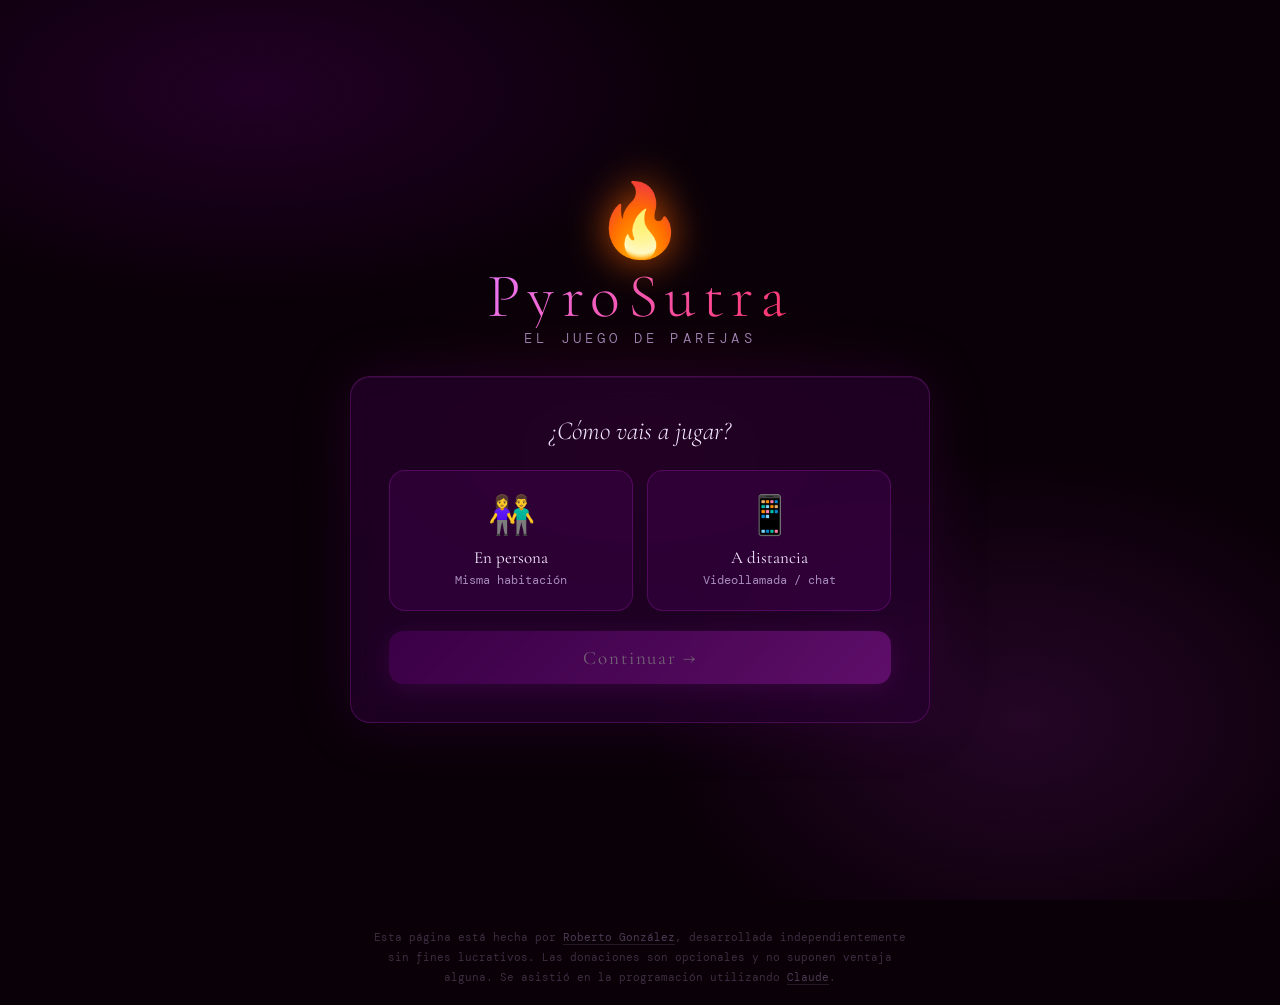
==== index.html @ 5269931b "Add files via upload" ====
<!DOCTYPE html>
<html lang="es">
<head>
<meta charset="UTF-8">
<meta name="viewport" content="width=device-width, initial-scale=1.0">
<title>🔥 PyroSutra — El Juego de Parejas</title>
<link rel="preconnect" href="https://fonts.googleapis.com">
<link href="https://fonts.googleapis.com/css2?family=Cormorant+Garamond:ital,wght@0,300;0,400;0,600;1,300;1,400&family=DM+Mono:wght@300;400&display=swap" rel="stylesheet">
<style>
  :root {
    --bg: #0a0008;
    --purple-deep: #2a0035;
    --purple-mid: #6b0080;
    --purple-bright: #c026d3;
    --purple-glow: #e879f9;
    --accent: #ff3366;
    --gold: #f59e0b;
    --text: #f3e8ff;
    --text-muted: #a78bba;
    --card: rgba(42, 0, 53, 0.6);
    --border: rgba(192, 38, 211, 0.25);
  }

  * { margin: 0; padding: 0; box-sizing: border-box; }

  body {
    font-family: 'Cormorant Garamond', serif;
    background: var(--bg);
    color: var(--text);
    min-height: 100vh;
    overflow-x: hidden;
    position: relative;
  }

  body::before {
    content: '';
    position: fixed;
    inset: 0;
    background:
      radial-gradient(ellipse 60% 40% at 20% 10%, rgba(107,0,128,0.25) 0%, transparent 60%),
      radial-gradient(ellipse 50% 50% at 80% 80%, rgba(192,38,211,0.15) 0%, transparent 60%),
      radial-gradient(ellipse 40% 30% at 50% 50%, rgba(255,51,102,0.05) 0%, transparent 70%);
    pointer-events: none;
    z-index: 0;
  }

  .particle {
    position: fixed;
    pointer-events: none;
    animation: floatUp linear infinite;
    font-size: 14px;
    opacity: 0;
    z-index: 1;
  }

  @keyframes floatUp {
    0%   { transform: translateY(110vh) rotate(0deg); opacity: 0; }
    10%  { opacity: 0.4; }
    90%  { opacity: 0.2; }
    100% { transform: translateY(-10vh) rotate(360deg); opacity: 0; }
  }

  #app {
    position: relative;
    z-index: 10;
    min-height: 100vh;
    display: flex;
    flex-direction: column;
    align-items: center;
    justify-content: center;
    padding: 20px;
  }

  .screen {
    display: none;
    width: 100%;
    max-width: 580px;
    animation: fadeIn 0.5s ease;
  }
  .screen.active { display: flex; flex-direction: column; align-items: center; }

  @keyframes fadeIn {
    from { opacity: 0; transform: translateY(18px); }
    to   { opacity: 1; transform: translateY(0); }
  }

  /* ── LOGO ── */
  .logo { text-align: center; margin-bottom: 28px; }
  .logo-fire {
    font-size: clamp(44px, 11vw, 72px);
    display: block;
    filter: drop-shadow(0 0 20px rgba(255,100,0,0.8));
    animation: pulse 2s ease-in-out infinite;
  }
  @keyframes pulse {
    0%, 100% { transform: scale(1); }
    50%       { transform: scale(1.08); }
  }
  .logo-title {
    font-size: clamp(34px, 9vw, 62px);
    font-weight: 300;
    letter-spacing: 0.12em;
    background: linear-gradient(135deg, var(--purple-glow), var(--accent));
    -webkit-background-clip: text;
    -webkit-text-fill-color: transparent;
    background-clip: text;
    display: block;
    line-height: 1;
  }
  .logo-sub {
    font-size: clamp(11px, 2.5vw, 14px);
    color: var(--text-muted);
    letter-spacing: 0.3em;
    text-transform: uppercase;
    font-weight: 300;
    margin-top: 8px;
    font-family: 'DM Mono', monospace;
  }

  /* ── CARD ── */
  .card {
    background: var(--card);
    border: 1px solid var(--border);
    border-radius: 20px;
    padding: clamp(22px, 6vw, 38px);
    width: 100%;
    backdrop-filter: blur(12px);
    box-shadow: 0 0 60px rgba(107,0,128,0.2), inset 0 1px 0 rgba(255,255,255,0.05);
  }
  .card-title {
    font-size: clamp(19px, 5vw, 26px);
    font-weight: 300;
    text-align: center;
    margin-bottom: 24px;
    font-style: italic;
  }

  /* ── TYPE GRID ── */
  .type-grid {
    display: grid;
    grid-template-columns: 1fr 1fr;
    gap: 14px;
  }
  .type-btn {
    background: rgba(107,0,128,0.2);
    border: 1px solid var(--border);
    border-radius: 16px;
    padding: 22px 14px;
    cursor: pointer;
    transition: all 0.3s ease;
    text-align: center;
    color: var(--text);
    font-family: 'Cormorant Garamond', serif;
  }
  .type-btn:hover, .type-btn.selected {
    background: rgba(192,38,211,0.25);
    border-color: var(--purple-bright);
    box-shadow: 0 0 28px rgba(192,38,211,0.3);
    transform: translateY(-2px);
  }
  .type-btn .icon  { font-size: 38px; display: block; margin-bottom: 8px; }
  .type-btn .label { font-size: 17px; font-weight: 400; display: block; }
  .type-btn .desc  { font-size: 12px; color: var(--text-muted); display: block; margin-top: 4px; font-family: 'DM Mono', monospace; }

  /* ── INPUTS ── */
  .input-group { margin-bottom: 18px; }
  .input-label {
    display: block;
    font-size: 13px;
    color: var(--text-muted);
    font-family: 'DM Mono', monospace;
    letter-spacing: 0.1em;
    margin-bottom: 7px;
    text-transform: uppercase;
  }
  .input-field {
    width: 100%;
    background: rgba(0,0,0,0.4);
    border: 1px solid var(--border);
    border-radius: 12px;
    padding: 13px 17px;
    color: var(--text);
    font-size: 20px;
    font-family: 'Cormorant Garamond', serif;
    outline: none;
    transition: border-color 0.3s, box-shadow 0.3s;
  }
  .input-field:focus {
    border-color: var(--purple-bright);
    box-shadow: 0 0 20px rgba(192,38,211,0.2);
  }
  .input-field::placeholder { color: rgba(167,139,186,0.4); }

  /* ── BOTONES PRINCIPALES ── */
  .btn-main {
    display: block; width: 100%; padding: 15px;
    background: linear-gradient(135deg, var(--purple-mid), var(--purple-bright));
    border: none; border-radius: 14px;
    color: white;
    font-size: clamp(15px, 3.8vw, 19px);
    font-family: 'Cormorant Garamond', serif;
    font-weight: 400; letter-spacing: 0.1em;
    cursor: pointer; transition: all 0.3s ease;
    box-shadow: 0 4px 28px rgba(192,38,211,0.4);
    margin-top: 8px;
  }
  .btn-main:hover { transform: translateY(-2px); box-shadow: 0 8px 38px rgba(192,38,211,0.6); }
  .btn-main:active { transform: translateY(0); }
  .btn-main:disabled { opacity: 0.38; cursor: not-allowed; transform: none; }

  .btn-secondary {
    display: block; width: 100%; padding: 11px;
    background: transparent;
    border: 1px solid var(--border);
    border-radius: 14px;
    color: var(--text-muted); font-size: 15px;
    font-family: 'Cormorant Garamond', serif;
    cursor: pointer; transition: all 0.3s; margin-top: 11px;
    text-align: center; text-decoration: none;
  }
  .btn-secondary:hover { border-color: var(--purple-bright); color: var(--text); }

  /* ── ACCESSORIES SCREEN ── */
  .acc-intro {
    font-size: clamp(13px, 3vw, 15px);
    color: var(--text-muted);
    text-align: center;
    font-family: 'DM Mono', monospace;
    margin-bottom: 22px;
    line-height: 1.6;
  }

  .acc-grid {
    display: grid;
    grid-template-columns: repeat(auto-fill, minmax(130px, 1fr));
    gap: 11px;
    margin-bottom: 24px;
  }

  .acc-btn {
    background: rgba(107,0,128,0.15);
    border: 1px solid var(--border);
    border-radius: 14px;
    padding: 16px 10px;
    cursor: pointer;
    text-align: center;
    color: var(--text);
    font-family: 'Cormorant Garamond', serif;
    transition: all 0.25s ease;
    position: relative;
  }
  .acc-btn:hover {
    background: rgba(192,38,211,0.18);
    border-color: rgba(192,38,211,0.5);
    transform: translateY(-2px);
  }
  .acc-btn.selected {
    background: rgba(192,38,211,0.28);
    border-color: var(--purple-bright);
    box-shadow: 0 0 20px rgba(192,38,211,0.25);
  }
  .acc-btn .acc-icon  { font-size: 28px; display: block; margin-bottom: 7px; }
  .acc-btn .acc-label { font-size: 13px; display: block; line-height: 1.3; }
  .acc-btn .acc-check {
    position: absolute; top: 7px; right: 9px;
    font-size: 13px; opacity: 0; transition: opacity 0.2s;
  }
  .acc-btn.selected .acc-check { opacity: 1; }

  .acc-skip {
    font-size: 13px; color: var(--text-muted);
    font-family: 'DM Mono', monospace;
    text-align: center; margin-top: 6px;
  }

  /* ── FLAMES ── */
  .flames-row { display: flex; justify-content: center; gap: 9px; margin-bottom: 24px; }
  .flame-icon {
    font-size: clamp(20px, 5vw, 30px);
    transition: all 0.4s ease;
    filter: grayscale(1) opacity(0.3);
  }
  .flame-icon.active {
    filter: none;
    animation: flameGlow 1.5s ease-in-out infinite;
  }
  @keyframes flameGlow {
    0%, 100% { filter: drop-shadow(0 0 6px rgba(255,100,0,0.8)); transform: scale(1); }
    50%       { filter: drop-shadow(0 0 14px rgba(255,180,0,1)); transform: scale(1.14); }
  }

  /* ── CHALLENGE ── */
  .challenge-container { text-align: center; width: 100%; }
  .challenge-level {
    font-family: 'DM Mono', monospace; font-size: 11px;
    letter-spacing: 0.3em; color: var(--purple-bright);
    text-transform: uppercase; margin-bottom: 14px;
  }
  .challenge-counter {
    font-family: 'DM Mono', monospace; font-size: 11px;
    color: rgba(167,139,186,0.5); margin-bottom: 16px;
    letter-spacing: 0.15em;
  }
  .challenge-text {
    font-size: clamp(21px, 5.2vw, 30px);
    font-weight: 300; line-height: 1.55;
    color: var(--text); margin-bottom: 28px; font-style: italic;
  }
  .challenge-text .nh { color: var(--purple-glow); font-weight: 600; font-style: normal; }
  .challenge-text .acc-tag {
    display: inline-block;
    background: rgba(255,51,102,0.15);
    border: 1px solid rgba(255,51,102,0.3);
    border-radius: 6px;
    padding: 1px 7px;
    font-size: 0.75em;
    color: var(--accent);
    font-style: normal;
    vertical-align: middle;
    margin-left: 4px;
  }

  /* ── TIMER ── */
  .timer-display { display: flex; flex-direction: column; align-items: center; margin-bottom: 26px; }
  .timer-ring { position: relative; width: 96px; height: 96px; margin-bottom: 7px; }
  .timer-ring svg { transform: rotate(-90deg); width: 96px; height: 96px; }
  .timer-ring .track  { fill: none; stroke: rgba(107,0,128,0.2); stroke-width: 6; }
  .timer-ring .prog   { fill: none; stroke: var(--purple-bright); stroke-width: 6; stroke-linecap: round; transition: stroke-dashoffset 1s linear; filter: drop-shadow(0 0 6px var(--purple-bright)); }
  .timer-number { position: absolute; inset: 0; display: flex; align-items: center; justify-content: center; font-size: 24px; font-weight: 300; font-family: 'DM Mono', monospace; color: var(--purple-glow); }
  .timer-label  { font-size: 12px; color: var(--text-muted); font-family: 'DM Mono', monospace; }

  .no-timer-badge {
    display: inline-flex; align-items: center; gap: 8px;
    background: rgba(245,158,11,0.13); border: 1px solid rgba(245,158,11,0.28);
    border-radius: 20px; padding: 7px 18px; font-size: 14px;
    color: var(--gold); margin-bottom: 26px; font-family: 'DM Mono', monospace;
  }

  /* ── PROGRESS BAR ── */
  .progress-bar-wrap { width: 100%; height: 4px; background: rgba(107,0,128,0.2); border-radius: 2px; margin-bottom: 26px; overflow: hidden; }
  .progress-bar-fill { height: 100%; background: linear-gradient(90deg, var(--purple-mid), var(--purple-bright)); border-radius: 2px; transition: width 0.6s ease; box-shadow: 0 0 10px var(--purple-bright); }

  /* ── ACTION ROW ── */
  .action-row { display: grid; grid-template-columns: 1fr 1fr; gap: 10px; margin-top: 11px; }
  .btn-action {
    background: transparent; border: 1px solid rgba(192,38,211,0.2);
    border-radius: 12px; padding: 10px 8px;
    color: var(--text-muted); font-size: 13px;
    font-family: 'DM Mono', monospace; cursor: pointer; transition: all 0.3s;
  }
  .btn-action:hover { border-color: var(--purple-bright); color: var(--text); background: rgba(192,38,211,0.08); }

  /* ── KOFI ── */
  .kofi-banner {
    text-align: center; margin-top: 14px; padding: 18px;
    border: 1px solid rgba(245,158,11,0.18); border-radius: 16px;
    background: rgba(245,158,11,0.04); width: 100%;
  }
  .kofi-banner p { font-size: 14px; color: var(--text-muted); margin-bottom: 11px; font-family: 'DM Mono', monospace; }
  .kofi-btn {
    display: inline-block;
    background: linear-gradient(135deg, #f59e0b, #ff6b35);
    color: white; text-decoration: none;
    padding: 9px 22px; border-radius: 22px;
    font-size: 14px; font-family: 'DM Mono', monospace;
    transition: all 0.3s; box-shadow: 0 4px 18px rgba(245,158,11,0.28);
  }
  .kofi-btn:hover { transform: translateY(-2px); box-shadow: 0 7px 28px rgba(245,158,11,0.48); }

  /* ── FINAL ── */
  .final-emojis { position: fixed; inset: 0; pointer-events: none; z-index: 5; overflow: hidden; }
  .final-emoji { position: absolute; animation: finalFloat linear infinite; opacity: 0; }
  @keyframes finalFloat {
    0%   { transform: translateY(100vh) rotate(0deg) scale(0.5); opacity: 0; }
    15%  { opacity: 0.8; }
    85%  { opacity: 0.6; }
    100% { transform: translateY(-10vh) rotate(720deg) scale(1); opacity: 0; }
  }
  .final-title {
    font-size: clamp(38px, 9.5vw, 68px); font-weight: 300; text-align: center;
    background: linear-gradient(135deg, var(--purple-glow), var(--accent), var(--gold));
    -webkit-background-clip: text; -webkit-text-fill-color: transparent; background-clip: text;
    margin-bottom: 14px; animation: shimmer 3s ease infinite;
  }
  @keyframes shimmer { 0%, 100% { filter: brightness(1); } 50% { filter: brightness(1.3); } }
  .final-subtitle { font-size: clamp(15px, 3.8vw, 21px); color: var(--text-muted); text-align: center; font-style: italic; margin-bottom: 36px; line-height: 1.6; }
  .final-subtitle .nh { color: var(--purple-glow); font-style: normal; font-weight: 600; }

  /* ── FOOTER ── */
  .site-footer {
    position: relative; z-index: 10;
    text-align: center; padding: 28px 20px 18px;
    font-family: 'DM Mono', monospace; font-size: 11px;
    color: rgba(167,139,186,0.32); line-height: 1.8;
    max-width: 580px; margin: 0 auto;
  }
  .site-footer a { color: rgba(167,139,186,0.42); text-decoration: none; border-bottom: 1px solid rgba(167,139,186,0.18); transition: color 0.2s; }
  .site-footer a:hover { color: rgba(167,139,186,0.68); }

  /* ── MISC ── */
  @media (max-width: 400px) {
    .type-grid { grid-template-columns: 1fr; }
    .acc-grid  { grid-template-columns: repeat(auto-fill, minmax(110px, 1fr)); }
  }
  @keyframes shake {
    0%, 100% { transform: translateX(0); }
    25%       { transform: translateX(-8px); }
    75%       { transform: translateX(8px); }
  }
  .shake { animation: shake 0.4s ease; }
</style>
</head>
<body>

<div id="particles"></div>

<div id="app">

  <!-- ═══ PANTALLA 1: Tipo de pareja ═══ -->
  <div class="screen active" id="screen-type">
    <div class="logo">
      <span class="logo-fire">🔥</span>
      <span class="logo-title">PyroSutra</span>
      <span class="logo-sub">El juego de parejas</span>
    </div>
    <div class="card">
      <p class="card-title">¿Cómo vais a jugar?</p>
      <div class="type-grid">
        <button class="type-btn" onclick="selectType('fisica', this)">
          <span class="icon">👫</span>
          <span class="label">En persona</span>
          <span class="desc">Misma habitación</span>
        </button>
        <button class="type-btn" onclick="selectType('virtual', this)">
          <span class="icon">📱</span>
          <span class="label">A distancia</span>
          <span class="desc">Videollamada / chat</span>
        </button>
      </div>
      <button class="btn-main" id="btn-type-next" onclick="goToNames()" disabled style="margin-top:20px">Continuar →</button>
    </div>
  </div>

  <!-- ═══ PANTALLA 2: Nombres ═══ -->
  <div class="screen" id="screen-names">
    <div class="logo">
      <span class="logo-fire" style="font-size:34px">🔥</span>
      <span class="logo-title" style="font-size:34px">PyroSutra</span>
    </div>
    <div class="card">
      <p class="card-title">¿Quiénes juegan esta noche?</p>
      <div class="input-group">
        <label class="input-label">Persona 1</label>
        <input class="input-field" id="name1" type="text" placeholder="Tu nombre..." maxlength="20" autocomplete="off">
      </div>
      <div class="input-group">
        <label class="input-label">Persona 2</label>
        <input class="input-field" id="name2" type="text" placeholder="Su nombre..." maxlength="20" autocomplete="off">
      </div>
      <button class="btn-main" onclick="goToAccessories()">Continuar →</button>
      <button class="btn-secondary" onclick="showScreen('screen-type')">← Volver</button>
    </div>
  </div>

  <!-- ═══ PANTALLA 3: Accesorios / experiencia ═══ -->
  <div class="screen" id="screen-accessories">
    <div class="logo">
      <span class="logo-fire" style="font-size:28px">🔥</span>
      <span class="logo-title" style="font-size:28px">PyroSutra</span>
    </div>
    <div class="card">
      <p class="card-title">Personaliza tu experiencia</p>
      <p class="acc-intro">Selecciona lo que tenéis disponible esta noche.<br>El juego adaptará los retos automáticamente.</p>
      <div class="acc-grid" id="acc-grid">
        <!-- Se rellena dinámicamente -->
      </div>
      <button class="btn-main" onclick="startGame()">🔥 ¡Empezar PyroSutra!</button>
      <button class="btn-secondary" onclick="showScreen('screen-names')">← Volver</button>
    </div>
  </div>

  <!-- ═══ PANTALLA 4: Reto activo ═══ -->
  <div class="screen" id="screen-challenge">
    <div class="card">
      <div class="challenge-container" id="challenge-content"></div>
    </div>
    <div class="kofi-banner">
      <p>¿Os está gustando? ☕</p>
      <a href="https://ko-fi.com/TU_USUARIO" target="_blank" class="kofi-btn">Apoya PyroSutra en Ko-fi</a>
    </div>
  </div>

  <!-- ═══ PANTALLA 5: Final ═══ -->
  <div class="screen" id="screen-final">
    <div class="final-emojis" id="final-emojis"></div>
    <div class="card" style="text-align:center; position:relative; z-index:10;">
      <div class="final-title">¡A disfrutar!</div>
      <p class="final-subtitle" id="final-msg"></p>
      <div style="font-size:38px; margin:22px 0; letter-spacing:8px;">🔥✨💜</div>
      <button class="btn-main" onclick="playAgain()">🔄 Volver a jugar</button>
      <a href="https://ko-fi.com/TU_USUARIO" target="_blank" class="btn-secondary" style="margin-top:14px;">
        ☕ ¿Os ha gustado? Apoya PyroSutra en Ko-fi
      </a>
    </div>
  </div>

</div>

<footer class="site-footer">
  Esta página está hecha por <a href="https://rgonzalez.me" target="_blank" rel="noopener">Roberto González</a>, desarrollada independientemente sin fines lucrativos. Las donaciones son opcionales y no suponen ventaja alguna. Se asistió en la programación utilizando <a href="https://claude.ai" target="_blank" rel="noopener">Claude</a>.
</footer>

<script>
// ╔══════════════════════════════════════════════════════════════╗
// ║  CONFIGURACIÓN — edita estos valores según prefieras         ║
// ╚══════════════════════════════════════════════════════════════╝

const RETOS_POR_LLAMA = 3;   // Cuántos retos hay que completar por cada 🔥 antes de subir de nivel
const TOTAL_LLAMAS    = 5;   // Número total de niveles (llamas)

// ╔══════════════════════════════════════════════════════════════╗
// ║  ACCESORIOS / EXTRAS DISPONIBLES                             ║
// ╚══════════════════════════════════════════════════════════════╝

// Cada accesorio tiene:
//   id       → identificador único (usado para filtrar retos extra)
//   icon     → emoji
//   label    → nombre visible
//   modes    → en qué modos aparece: 'fisica', 'virtual', 'ambos'

const ACCESSORIES = [
  { id: 'vibrador',     icon: '📳', label: 'Vibrador',        modes: 'ambos' },
  { id: 'plug',         icon: '🔌', label: 'Plug anal',       modes: 'ambos' },
  { id: 'consolador',   icon: '💜', label: 'Consolador',      modes: 'ambos' },
  { id: 'traje',        icon: '👙', label: 'Traje sexy',      modes: 'ambos' },
  { id: 'venda',        icon: '🎀', label: 'Venda de ojos',   modes: 'fisica' },
  { id: 'esposasacc',   icon: '⛓️', label: 'Esposas',         modes: 'fisica' },
  { id: 'dados',        icon: '🎲', label: 'Dados eróticos',  modes: 'fisica' },
  { id: 'plumas',       icon: '🪶', label: 'Plumas / cosqui', modes: 'fisica' },
  { id: 'aceite',       icon: '💧', label: 'Aceite de masaje', modes: 'fisica' },
  { id: 'camara',       icon: '📷', label: 'Cámara / fotos',  modes: 'virtual' },
  { id: 'microfono',    icon: '🎙️', label: 'Micrófono / ASMR', modes: 'virtual' },
  { id: 'hielo',        icon: '🧊', label: 'Hielo / calor',   modes: 'fisica' },
];

// ╔══════════════════════════════════════════════════════════════╗
// ║  BANCO DE RETOS BASE — por nivel y modo                      ║
// ╚══════════════════════════════════════════════════════════════╝

const CHALLENGES_BASE = {
  fisica: [
    // Nivel 1 🔥
    [
      { text: "{A}, dale a {B} un beso suave en el cuello durante 30 segundos.", timer: 30 },
      { text: "{A}, acaricia el cabello de {B} muy despacio durante 1 minuto.", timer: 60 },
      { text: "{A}, susúrrale al oído a {B} tres cosas que te gustan de él/ella.", timer: 0 },
      { text: "{B}, dale un masaje en los hombros a {A} durante 1 minuto.", timer: 60 },
      { text: "{A}, toma la mano de {B} y acaríciala en silencio durante 45 segundos.", timer: 45 },
      { text: "{B}, mira a los ojos a {A} y dile una cosa que te encante de él/ella.", timer: 0 },
      { text: "{A}, besa a {B} en la frente, las mejillas y los labios muy suavemente.", timer: 0 },
    ],
    // Nivel 2 🔥🔥
    [
      { text: "{A}, haz un baile seductor para {B} durante 2 minutos.", timer: 120 },
      { text: "{A}, besa a {B} en los labios sin parar durante 1 minuto.", timer: 60 },
      { text: "{B}, traza con el dedo el contorno del cuerpo de {A} muy despacio.", timer: 60 },
      { text: "{A}, describe en voz alta qué parte del cuerpo de {B} te vuelve loco/a.", timer: 0 },
      { text: "{B}, besa a {A} en la oreja y en el cuello durante 1 minuto sin parar.", timer: 60 },
      { text: "Ambos: daos el beso más lento y profundo que podáis durante 90 segundos.", timer: 90 },
      { text: "{A}, muérdele suavemente el lóbulo de la oreja a {B} durante 30 segundos.", timer: 30 },
    ],
    // Nivel 3 🔥🔥🔥
    [
      { text: "{A}, quítale una prenda de ropa a {B} muy lentamente.", timer: 0 },
      { text: "{B}, dale a {A} un masaje sensual en la espalda durante 2 minutos.", timer: 120 },
      { text: "{A}, besa a {B} desde el cuello hasta el hombro durante 90 segundos.", timer: 90 },
      { text: "Ambos: miradlos a los ojos sin reíros durante 2 minutos sin dejar de acariciarse.", timer: 120 },
      { text: "{A}, recorre con los labios el brazo de {B} de la muñeca al hombro muy despacio.", timer: 60 },
      { text: "{B}, di en voz alta tu fantasía favorita con {A} con todo el detalle que puedas.", timer: 0 },
      { text: "{A}, explora con las yemas de los dedos la espalda de {B} durante 2 minutos.", timer: 120 },
    ],
    // Nivel 4 🔥🔥🔥🔥
    [
      { text: "{A}, besa a {B} de arriba abajo durante 2 minutos sin llegar a los labios.", timer: 120 },
      { text: "{B}, lleva a {A} de la mano y bésalo/a durante 3 minutos.", timer: 180 },
      { text: "{A}, explora con las manos el cuerpo de {B} durante 2 minutos.", timer: 120 },
      { text: "Ambos: desnúdense mutuamente muy despacio sin ninguna prisa.", timer: 0 },
      { text: "{A}, besa a {B} en la parte del cuerpo que creas que más le gusta durante 2 minutos.", timer: 120 },
      { text: "{B}, decide cómo quieres que {A} te toque durante 3 minutos y guíalo/a.", timer: 180 },
      { text: "{A}, recorre con los labios el cuerpo de {B} de cintura para arriba.", timer: 0 },
    ],
    // Nivel 5 🔥🔥🔥🔥🔥 — FINAL
    [
      { text: "Momento final 💜 — Elijan juntos la postura que más ganas les dé y déjense llevar sin límites. No hay prisa. Solo vosotros.", timer: 0, isFinal: true },
      { text: "Momento final 💜 — {A}, elige la postura favorita y sorprende a {B}. A partir de aquí no hay instrucciones: solo vosotros dos.", timer: 0, isFinal: true },
      { text: "Momento final 💜 — Apagad el móvil, dejad fluir lo que sienten y disfrutad sin prisa. Esta noche es vuestra.", timer: 0, isFinal: true },
    ],
  ],

  virtual: [
    // Nivel 1 🔥
    [
      { text: "{A}, muéstrale a {B} tu sonrisa más sexy mirando a la cámara durante 30 segundos.", timer: 30 },
      { text: "{A}, dile a {B} en voz alta tres cosas que te gustan de su cuerpo.", timer: 0 },
      { text: "{B}, manda a {A} una foto de tu parte favorita de ti mismo/a.", timer: 0 },
      { text: "{A}, léele a {B} el mensaje más atrevido que se te ocurra ahora mismo.", timer: 0 },
      { text: "{B}, ponte la prenda con la que más sexy te sientas y muéstrasela a {A}.", timer: 0 },
      { text: "Ambos: mandaos un audio de voz con lo que más os gusta del otro. Sin escribir.", timer: 0 },
      { text: "{A}, describe con detalle cómo sería el primer beso si estuvierais juntos/as.", timer: 0 },
    ],
    // Nivel 2 🔥🔥
    [
      { text: "{A}, haz un baile sexy frente a la cámara durante 2 minutos para {B}.", timer: 120 },
      { text: "{B}, describe en detalle cómo besarías a {A} si estuvierais juntos/as.", timer: 0 },
      { text: "{A}, susurra al micrófono lo que harías esta noche con {B}.", timer: 0 },
      { text: "Ambos: poned una canción sexy y bailad solos mirándoos por cámara durante 2 minutos.", timer: 120 },
      { text: "{B}, escribe a {A} el mensaje más atrevido que te atrevas a mandar.", timer: 0 },
      { text: "{A}, durante 1 minuto descríbele a {B} con voz lenta lo que harías si estuvieras allí.", timer: 60 },
      { text: "{B}, tócate lentamente el cuello y el escote mientras {A} te mira durante 1 minuto.", timer: 60 },
    ],
    // Nivel 3 🔥🔥🔥
    [
      { text: "{A}, quítate una prenda muy lentamente frente a la cámara.", timer: 0 },
      { text: "{B}, muéstrale a {A} tu parte del cuerpo favorita durante 1 minuto.", timer: 60 },
      { text: "{A}, léele a {B} en voz alta un mensaje muy atrevido que describa lo que sientes.", timer: 0 },
      { text: "Ambos: miradlos a los ojos por cámara sin decir nada durante 2 minutos.", timer: 120 },
      { text: "{B}, quítate la ropa de cintura para arriba frente a la cámara y quédate así 1 minuto.", timer: 60 },
      { text: "{A}, dile a {B} la fantasía que nunca te has atrevido a contarle.", timer: 0 },
      { text: "{B}, guía a {A} con tu voz diciéndole cómo quieres que se toque durante 1 minuto.", timer: 60 },
    ],
    // Nivel 4 🔥🔥🔥🔥
    [
      { text: "{A}, muéstrate ante la cámara durante 2 minutos de la forma más seductora que se te ocurra.", timer: 120 },
      { text: "{B}, dile a {A} con todo detalle qué le haría si estuviera allí ahora mismo.", timer: 0 },
      { text: "Ambos: quedaos lo más desvestidos posible y miradlos a los ojos por cámara durante 3 minutos.", timer: 180 },
      { text: "{A}, escribe y lee en voz alta tu fantasía favorita con {B}.", timer: 0 },
      { text: "{B}, durante 2 minutos guía a {A} con tu voz diciéndole exactamente cómo quieres que se toque.", timer: 120 },
      { text: "Ambos: a la vez y en silencio, haced lo que más os apetezca frente a la cámara durante 3 minutos.", timer: 180 },
      { text: "{A}, quédate sin ropa frente a la cámara y deja que {B} te mire durante 2 minutos.", timer: 120 },
    ],
    // Nivel 5 🔥🔥🔥🔥🔥 — FINAL
    [
      { text: "Momento final 💜 — Tenéis la pantalla solo para vosotros dos. Sin guión, sin turnos. Dejad que fluya la noche.", timer: 0, isFinal: true },
      { text: "Momento final 💜 — {A}, decide cómo quieres que acabe esta noche y díselo a {B}. La pantalla es vuestra.", timer: 0, isFinal: true },
      { text: "Momento final 💜 — Apagad todo lo que no seáis vosotros dos y dejad que la noche siga sola. Os lo habéis ganado.", timer: 0, isFinal: true },
    ],
  ]
};

// ╔══════════════════════════════════════════════════════════════╗
// ║  RETOS EXTRA POR ACCESORIO                                   ║
// ║  Cada accesorio inyecta retos en el nivel indicado           ║
// ║  tag → etiqueta pequeña que se muestra en el reto            ║
// ╚══════════════════════════════════════════════════════════════╝

const CHALLENGES_EXTRAS = {
  vibrador: {
    fisica: {
      1: [{ text: "{A}, enciende el vibrador al mínimo y pásaselo a {B} por el cuello durante 30 segundos.", timer: 30 }],
      2: [{ text: "{B}, pon el vibrador en modo medio y úsalo sobre la ropa de {A} donde él/ella indique, durante 1 minuto.", timer: 60 }],
      3: [{ text: "{A}, usa el vibrador en {B} al nivel que prefiera durante 2 minutos. {B} elige la zona.", timer: 120 }],
      4: [{ text: "{B}, controla el vibrador mientras {A} intenta mantener la calma durante 3 minutos.", timer: 180 }],
    },
    virtual: {
      1: [{ text: "{A}, enciende el vibrador y sostenlo cerca del micrófono para que {B} lo escuche.", timer: 30 }],
      2: [{ text: "{B}, usa el vibrador en la intensidad que quieras durante 1 minuto mientras {A} te observa.", timer: 60 }],
      3: [{ text: "{A}, usa el vibrador durante 2 minutos mientras {B} te da instrucciones por voz.", timer: 120 }],
      4: [{ text: "Ambos: usad vuestros vibradores a la vez durante 3 minutos sin apartar los ojos de la cámara.", timer: 180 }],
    }
  },
  plug: {
    fisica: {
      2: [{ text: "{A}, ponle el plug a {B} muy despacio. {B} avisa cuando esté listo/a.", timer: 0 }],
      3: [{ text: "{B}, lleva el plug puesto durante el siguiente reto. {A} no puede tocarlo.", timer: 0 }],
      4: [{ text: "{A}, retira el plug de {B} muy suavemente cuando él/ella lo pida.", timer: 0 }],
    },
    virtual: {
      2: [{ text: "{A}, ponte el plug y confirma a {B} cuando estés listo/a. Luego continúa mirando a cámara.", timer: 0 }],
      3: [{ text: "{B}, lleva el plug puesto durante los próximos 2 minutos mientras seguís en llamada.", timer: 120 }],
    }
  },
  consolador: {
    fisica: {
      3: [{ text: "{A}, prepara el consolador y deja que {B} decida cómo y dónde usarlo.", timer: 0 }],
      4: [{ text: "{B}, usa el consolador en {A} durante 2 minutos al ritmo que {A} te pida.", timer: 120 }],
    },
    virtual: {
      3: [{ text: "{A}, usa el consolador durante 1 minuto mientras {B} te observa y te dice lo que piensa.", timer: 60 }],
      4: [{ text: "Ambos: usad vuestros consoladores a la vez durante 2 minutos mirándoos a los ojos por cámara.", timer: 120 }],
    }
  },
  traje: {
    fisica: {
      1: [{ text: "{A}, ponte el traje sexy y aparece delante de {B}. Deja que te mire en silencio durante 1 minuto.", timer: 60 }],
      2: [{ text: "{B}, camina lentamente por la habitación con el traje puesto mientras {A} te observa durante 1 minuto.", timer: 60 }],
    },
    virtual: {
      1: [{ text: "{A}, ponte el traje sexy y vuelve a la cámara. {B} tiene 1 minuto para mirarte sin decir nada.", timer: 60 }],
      2: [{ text: "{B}, muéstrate ante la cámara con el traje puesto y posa durante 1 minuto para {A}.", timer: 60 }],
    }
  },
  venda: {
    fisica: {
      2: [{ text: "{A}, cúbrete los ojos con la venda. {B} tiene 1 minuto para tocarte donde quiera.", timer: 60 }],
      3: [{ text: "{B}, ponte la venda. {A} te guiará con su voz y sus manos durante 2 minutos.", timer: 120 }],
      4: [{ text: "{A}, con la venda puesta, adivina con las manos qué parte del cuerpo de {B} estás tocando.", timer: 0 }],
    }
  },
  esposasacc: {
    fisica: {
      3: [{ text: "{A}, esposa a {B} suavemente. {B} tiene los brazos inmovilizados durante el siguiente reto.", timer: 0 }],
      4: [{ text: "Ambos: decidid juntos quién lleva las esposas y durante cuánto tiempo. El otro/a toma el control.", timer: 0 }],
    }
  },
  dados: {
    fisica: {
      1: [{ text: "{A}, lanza los dados eróticos y haz exactamente lo que indiquen durante 1 minuto.", timer: 60 }],
      2: [{ text: "{B}, lanza los dados y el resultado lo ejecutáis los dos juntos.", timer: 0 }],
      3: [{ text: "Ambos: lanzad los dados por turnos — lo que salga, se hace sin preguntas.", timer: 0 }],
    }
  },
  plumas: {
    fisica: {
      1: [{ text: "{A}, recorre el cuello y los brazos de {B} con la pluma muy despacio durante 1 minuto.", timer: 60 }],
      2: [{ text: "{B}, usa la pluma en la espalda desnuda de {A} durante 2 minutos sin repetir la misma zona.", timer: 120 }],
      3: [{ text: "{A}, con los ojos de {B} cerrados, recorre su cuerpo con la pluma y que adivine la zona.", timer: 0 }],
    }
  },
  aceite: {
    fisica: {
      2: [{ text: "{A}, calienta el aceite entre las manos y dale a {B} un masaje en los hombros y cuello durante 2 minutos.", timer: 120 }],
      3: [{ text: "{B}, usa el aceite de masaje para explorar la espalda de {A} durante 3 minutos.", timer: 180 }],
      4: [{ text: "{A}, da a {B} un masaje completo con aceite por todo el cuerpo.", timer: 0 }],
    }
  },
  hielo: {
    fisica: {
      2: [{ text: "{A}, pasa un cubito de hielo por el cuello y los hombros de {B} durante 30 segundos.", timer: 30 }],
      3: [{ text: "{B}, alterna hielo y calor (cubito + tu boca) en el cuello de {A} durante 1 minuto.", timer: 60 }],
      4: [{ text: "{A}, elige una zona del cuerpo de {B} y usa el hielo durante 1 minuto mientras lo/a besas.", timer: 60 }],
    }
  },
  camara: {
    virtual: {
      2: [{ text: "{A}, hazte una foto seductora ahora mismo y mándasela a {B}. {B} responde con otra.", timer: 0 }],
      3: [{ text: "{B}, tómate una foto de la parte del cuerpo que más te guste ahora mismo y compártela con {A}.", timer: 0 }],
      4: [{ text: "Ambos: tomaos fotos el uno al otro durante 2 minutos por videollamada. Los mejores momentos quedan.", timer: 120 }],
    }
  },
  microfono: {
    virtual: {
      2: [{ text: "{A}, susurra al micrófono algo que le ponga los pelos de punta a {B} durante 1 minuto.", timer: 60 }],
      3: [{ text: "{B}, cierra los ojos y deja que {A} te describa con su voz lo que haría contigo durante 2 minutos.", timer: 120 }],
      4: [{ text: "{A}, graba un audio de voz muy íntimo para {B} y mándaselo. {B} lo escucha en bucle.", timer: 0 }],
    }
  },
};

// ╔══════════════════════════════════════════════════════════════╗
// ║  ESTADO DEL JUEGO                                            ║
// ╚══════════════════════════════════════════════════════════════╝

let state = {
  type:            null,    // 'fisica' | 'virtual'
  name1:           '',
  name2:           '',
  accessories:     [],      // IDs de accesorios seleccionados
  levelIndex:      0,       // nivel actual 0..4
  retoEnNivel:     0,       // cuántos retos se han hecho en este nivel
  pool:            [],      // pool mezclado para el nivel actual
  poolIdx:         0,       // posición en el pool
  currentChallenge: null,
  timerInterval:   null,
  timerLeft:       0,
};

// ╔══════════════════════════════════════════════════════════════╗
// ║  INICIALIZACIÓN DE ACCESORIOS                                ║
// ╚══════════════════════════════════════════════════════════════╝

function buildAccessoriesScreen() {
  const grid = document.getElementById('acc-grid');
  grid.innerHTML = '';
  const mode = state.type;
  ACCESSORIES
    .filter(a => a.modes === 'ambos' || a.modes === mode)
    .forEach(acc => {
      const btn = document.createElement('button');
      btn.className = 'acc-btn';
      btn.dataset.id = acc.id;
      btn.innerHTML = `
        <span class="acc-check">✓</span>
        <span class="acc-icon">${acc.icon}</span>
        <span class="acc-label">${acc.label}</span>
      `;
      btn.addEventListener('click', () => toggleAccessory(acc.id, btn));
      grid.appendChild(btn);
    });
}

function toggleAccessory(id, btn) {
  btn.classList.toggle('selected');
  if (btn.classList.contains('selected')) {
    if (!state.accessories.includes(id)) state.accessories.push(id);
  } else {
    state.accessories = state.accessories.filter(a => a !== id);
  }
}

// ╔══════════════════════════════════════════════════════════════╗
// ║  CONSTRUCCIÓN DEL POOL DE RETOS PARA UN NIVEL                ║
// ╚══════════════════════════════════════════════════════════════╝

function buildPool(levelIdx) {
  const mode = state.type;
  // Retos base
  let base = [...(CHALLENGES_BASE[mode][levelIdx] || [])];

  // Inyectar retos de accesorios seleccionados
  state.accessories.forEach(accId => {
    const accData = CHALLENGES_EXTRAS[accId];
    if (!accData) return;
    const modeData = accData[mode] || accData['fisica'] || {};
    const extras = modeData[levelIdx + 1]; // los extras usan 1-based
    if (extras && extras.length) {
      // Añadir tag visual al texto
      const tagged = extras.map(c => ({
        ...c,
        text: c.text + ` <span class="acc-tag">${getAccIcon(accId)}</span>`
      }));
      base = base.concat(tagged);
    }
  });

  // No mezclar el nivel final — siempre mostrar uno al azar
  if (levelIdx === TOTAL_LLAMAS - 1) {
    return shuffle(base);
  }

  return shuffle(base);
}

function getAccIcon(id) {
  const a = ACCESSORIES.find(x => x.id === id);
  return a ? a.icon : '';
}

function shuffle(arr) {
  const a = [...arr];
  for (let i = a.length - 1; i > 0; i--) {
    const j = Math.floor(Math.random() * (i + 1));
    [a[i], a[j]] = [a[j], a[i]];
  }
  return a;
}

// ╔══════════════════════════════════════════════════════════════╗
// ║  NAVEGACIÓN                                                  ║
// ╚══════════════════════════════════════════════════════════════╝

function showScreen(id) {
  document.querySelectorAll('.screen').forEach(s => s.classList.remove('active'));
  document.getElementById(id).classList.add('active');
  window.scrollTo({ top: 0, behavior: 'smooth' });
}

function selectType(type, btn) {
  state.type = type;
  document.querySelectorAll('.type-btn').forEach(b => b.classList.remove('selected'));
  btn.classList.add('selected');
  document.getElementById('btn-type-next').disabled = false;
}

function goToNames() {
  if (!state.type) return;
  showScreen('screen-names');
}

function goToAccessories() {
  const n1 = document.getElementById('name1').value.trim();
  const n2 = document.getElementById('name2').value.trim();
  if (!n1 || !n2) {
    const card = document.querySelector('#screen-names .card');
    card.classList.add('shake');
    setTimeout(() => card.classList.remove('shake'), 400);
    return;
  }
  state.name1 = cap(n1);
  state.name2 = cap(n2);
  state.accessories = [];
  buildAccessoriesScreen();
  showScreen('screen-accessories');
}

function startGame() {
  state.levelIndex  = 0;
  state.retoEnNivel = 0;
  state.pool        = buildPool(0);
  state.poolIdx     = 0;
  showScreen('screen-challenge');
  renderChallenge();
}

function cap(s) { return s.charAt(0).toUpperCase() + s.slice(1).toLowerCase(); }

// ╔══════════════════════════════════════════════════════════════╗
// ║  RENDER DE RETO                                              ║
// ╚══════════════════════════════════════════════════════════════╝

function renderChallenge() {
  clearTimer();

  const lvl     = state.levelIndex;
  const isFinal = (lvl === TOTAL_LLAMAS - 1);
  const flames  = lvl + 1;

  // Obtener reto del pool
  if (state.poolIdx >= state.pool.length) {
    // Pool agotado — regenerar evitando el último reto
    const last = state.currentChallenge;
    state.pool = buildPool(lvl).filter(c => c !== last);
    if (state.pool.length === 0) state.pool = buildPool(lvl);
    state.poolIdx = 0;
  }
  const challenge = state.pool[state.poolIdx++];
  state.currentChallenge = challenge;

  // Progreso global: cada llama vale (100/TOTAL_LLAMAS)%, dentro de la llama avanza por retos
  const progressBase = (lvl / TOTAL_LLAMAS) * 100;
  const progressInner = isFinal ? 100 : (state.retoEnNivel / RETOS_POR_LLAMA) * (100 / TOTAL_LLAMAS);
  const progress = Math.min(progressBase + progressInner, 98);

  const flamesHtml = Array.from({length: TOTAL_LLAMAS}, (_, i) =>
    `<span class="flame-icon ${i < flames ? 'active' : ''}">🔥</span>`
  ).join('');

  const levelLabels = ['Calentando motores','Subiendo temperatura','El fuego crece','Intensidad máxima','La noche es vuestra'];

  // Contador de retos dentro del nivel (no se muestra en el final)
  const counterHtml = isFinal ? '' :
    `<div class="challenge-counter">Reto ${state.retoEnNivel + 1} de ${RETOS_POR_LLAMA} en este nivel</div>`;

  // Timer
  let timerSection = '';
  const isTimed = !!(challenge.timer && challenge.timer > 0);
  if (isTimed) {
    const r = 44, circ = 2 * Math.PI * r;
    timerSection = `
      <div class="timer-display">
        <div class="timer-ring">
          <svg viewBox="0 0 100 100">
            <circle class="track" cx="50" cy="50" r="${r}"/>
            <circle class="prog" id="timer-circle" cx="50" cy="50" r="${r}"
              stroke-dasharray="${circ}" stroke-dashoffset="0"/>
          </svg>
          <div class="timer-number" id="timer-num">${fmtTime(challenge.timer)}</div>
        </div>
        <div class="timer-label">Tiempo restante</div>
      </div>`;
  } else if (!isFinal) {
    timerSection = `<div class="no-timer-badge">⏸ A vuestro ritmo</div>`;
  }

  // Botón principal
  const isLastRetoInLevel = (state.retoEnNivel + 1 >= RETOS_POR_LLAMA);
  let mainBtnText;
  if (isFinal)             mainBtnText = '¡Disfrutad! 💜';
  else if (isLastRetoInLevel) mainBtnText = 'Siguiente llama 🔥';
  else                     mainBtnText = 'Siguiente reto →';

  // Botones extra
  const extraBtns = isFinal ? '' : `
    <div class="action-row">
      <button class="btn-action" onclick="changeChallenge()">🔀 Cambiar reto</button>
      <button class="btn-action" onclick="skipLevel()">⏭ Saltar nivel</button>
    </div>`;

  document.getElementById('challenge-content').innerHTML = `
    <div class="progress-bar-wrap">
      <div class="progress-bar-fill" style="width:${progress}%"></div>
    </div>
    <div class="flames-row">${flamesHtml}</div>
    <div class="challenge-level">${levelLabels[lvl]}</div>
    ${counterHtml}
    <div class="challenge-text">${fmtText(challenge.text)}</div>
    ${timerSection}
    <button class="btn-main" id="btn-continue" onclick="advanceGame()" ${isTimed ? 'disabled' : ''}>
      ${mainBtnText}
    </button>
    ${extraBtns}
  `;

  if (isTimed) startTimer(challenge.timer);
}

// Sustituye {A} y {B} por nombres coloreados (aleatoriamente)
function fmtText(text) {
  let a, b;
  if (Math.random() > 0.5) { a = state.name1; b = state.name2; }
  else                      { a = state.name2; b = state.name1; }
  return text
    .replace(/{A}/g, `<span class="nh">${a}</span>`)
    .replace(/{B}/g, `<span class="nh">${b}</span>`);
}

function fmtTime(secs) {
  const m = Math.floor(secs / 60), s = secs % 60;
  return m > 0 ? `${m}:${s.toString().padStart(2,'0')}` : `${s}s`;
}

// ╔══════════════════════════════════════════════════════════════╗
// ║  LÓGICA DE AVANCE                                            ║
// ╚══════════════════════════════════════════════════════════════╝

function advanceGame() {
  clearTimer();
  const isFinal = (state.levelIndex === TOTAL_LLAMAS - 1);
  if (isFinal) { showFinalScreen(); return; }

  state.retoEnNivel++;

  if (state.retoEnNivel >= RETOS_POR_LLAMA) {
    // Subir de nivel
    state.levelIndex++;
    state.retoEnNivel = 0;
    if (state.levelIndex >= TOTAL_LLAMAS) { showFinalScreen(); return; }
    state.pool    = buildPool(state.levelIndex);
    state.poolIdx = 0;
  }

  renderChallenge();
}

// Cambiar reto: mismo nivel, no avanza contador
function changeChallenge() {
  clearTimer();
  renderChallenge();
}

// Saltar nivel completo
function skipLevel() {
  clearTimer();
  state.levelIndex++;
  state.retoEnNivel = 0;
  if (state.levelIndex >= TOTAL_LLAMAS) { showFinalScreen(); return; }
  state.pool    = buildPool(state.levelIndex);
  state.poolIdx = 0;
  renderChallenge();
}

// ╔══════════════════════════════════════════════════════════════╗
// ║  TIMER                                                       ║
// ╚══════════════════════════════════════════════════════════════╝

function startTimer(seconds) {
  const r = 44, circ = 2 * Math.PI * r, total = seconds;
  state.timerLeft = seconds;
  state.timerInterval = setInterval(() => {
    state.timerLeft--;
    const numEl  = document.getElementById('timer-num');
    const circEl = document.getElementById('timer-circle');
    const btn    = document.getElementById('btn-continue');
    if (!numEl) { clearTimer(); return; }
    numEl.textContent = fmtTime(state.timerLeft);
    circEl.style.strokeDashoffset = circ * (1 - state.timerLeft / total);
    if (state.timerLeft <= 0) {
      clearTimer();
      numEl.textContent = '✓';
      if (btn) { btn.disabled = false; btn.style.animation = 'pulse 1s ease-in-out infinite'; }
    }
  }, 1000);
}

function clearTimer() {
  if (state.timerInterval) { clearInterval(state.timerInterval); state.timerInterval = null; }
}

// ╔══════════════════════════════════════════════════════════════╗
// ║  PANTALLA FINAL                                              ║
// ╚══════════════════════════════════════════════════════════════╝

function showFinalScreen() {
  clearTimer();
  showScreen('screen-final');
  document.getElementById('final-msg').innerHTML =
    `<span class="nh">${state.name1}</span> y <span class="nh">${state.name2}</span>, la noche es vuestra 💜 Sin reglas, sin turnos, sin prisa. Solo vosotros dos.`;
  launchFinalEmojis();
}

function launchFinalEmojis() {
  const container = document.getElementById('final-emojis');
  container.innerHTML = '';
  const emojis = ['🌡️','💊','🛡️','❤️‍🔥','💜','✨','🔥','💋','🫦','💑'];
  for (let i = 0; i < 26; i++) {
    const el = document.createElement('div');
    el.className = 'final-emoji';
    el.textContent = emojis[Math.floor(Math.random() * emojis.length)];
    el.style.left = Math.random() * 100 + 'vw';
    el.style.animationDuration = (5 + Math.random() * 8) + 's';
    el.style.animationDelay    = (Math.random() * 5) + 's';
    el.style.fontSize          = (20 + Math.random() * 20) + 'px';
    container.appendChild(el);
  }
}

function playAgain() {
  document.getElementById('final-emojis').innerHTML = '';
  state.accessories = [];
  document.querySelectorAll('.type-btn').forEach(b => b.classList.remove('selected'));
  document.getElementById('btn-type-next').disabled = true;
  state.type = null;
  showScreen('screen-type');
}

// ╔══════════════════════════════════════════════════════════════╗
// ║  PARTÍCULAS DE FONDO                                         ║
// ╚══════════════════════════════════════════════════════════════╝

(function initParticles() {
  const container = document.getElementById('particles');
  const symbols = ['✦','·','∗','✧','◦'];
  for (let i = 0; i < 18; i++) {
    const p = document.createElement('div');
    p.className = 'particle';
    p.textContent = symbols[Math.floor(Math.random() * symbols.length)];
    p.style.left = Math.random() * 100 + 'vw';
    p.style.fontSize = (8 + Math.random() * 10) + 'px';
    p.style.color = `hsl(${270 + Math.random() * 60}, 80%, 70%)`;
    p.style.animationDuration = (12 + Math.random() * 15) + 's';
    p.style.animationDelay   = (-Math.random() * 15) + 's';
    container.appendChild(p);
  }
})();
</script>
</body>
</html>
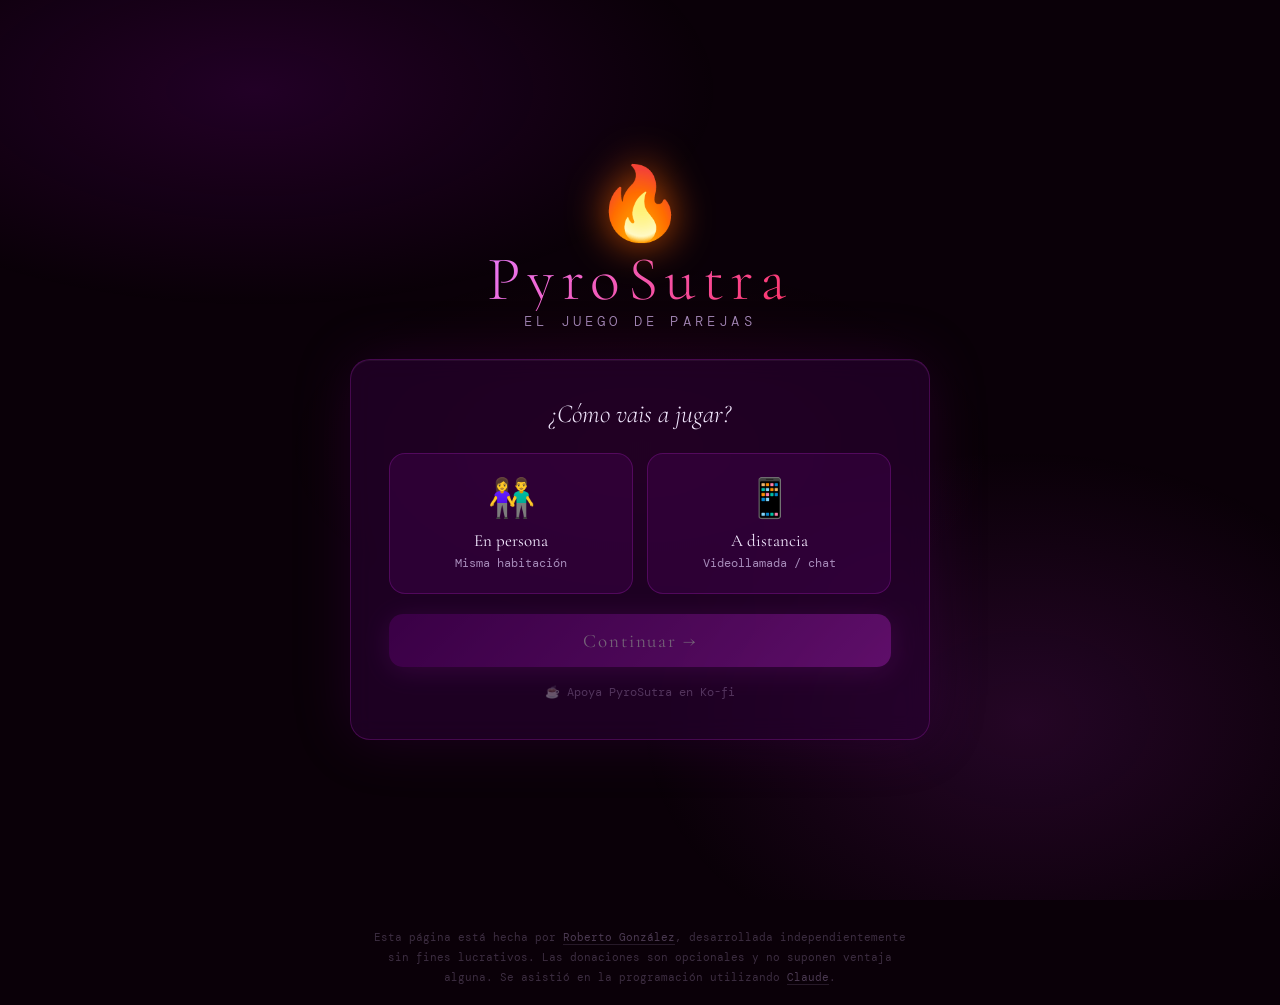
==== commit 504d9392: "Add files via upload" ====
--- a/index.html
+++ b/index.html
@@ -1,414 +1,13 @@
 <!DOCTYPE html>
 <html lang="es">
 <head>
-<meta charset="UTF-8">
-<meta name="viewport" content="width=device-width, initial-scale=1.0">
-<title>🔥 PyroSutra — El Juego de Parejas</title>
-<link rel="preconnect" href="https://fonts.googleapis.com">
-<link href="https://fonts.googleapis.com/css2?family=Cormorant+Garamond:ital,wght@0,300;0,400;0,600;1,300;1,400&family=DM+Mono:wght@300;400&display=swap" rel="stylesheet">
-<style>
-  :root {
-    --bg: #0a0008;
-    --purple-deep: #2a0035;
-    --purple-mid: #6b0080;
-    --purple-bright: #c026d3;
-    --purple-glow: #e879f9;
-    --accent: #ff3366;
-    --gold: #f59e0b;
-    --text: #f3e8ff;
-    --text-muted: #a78bba;
-    --card: rgba(42, 0, 53, 0.6);
-    --border: rgba(192, 38, 211, 0.25);
-  }
-
-  * { margin: 0; padding: 0; box-sizing: border-box; }
-
-  body {
-    font-family: 'Cormorant Garamond', serif;
-    background: var(--bg);
-    color: var(--text);
-    min-height: 100vh;
-    overflow-x: hidden;
-    position: relative;
-  }
-
-  body::before {
-    content: '';
-    position: fixed;
-    inset: 0;
-    background:
-      radial-gradient(ellipse 60% 40% at 20% 10%, rgba(107,0,128,0.25) 0%, transparent 60%),
-      radial-gradient(ellipse 50% 50% at 80% 80%, rgba(192,38,211,0.15) 0%, transparent 60%),
-      radial-gradient(ellipse 40% 30% at 50% 50%, rgba(255,51,102,0.05) 0%, transparent 70%);
-    pointer-events: none;
-    z-index: 0;
-  }
-
-  .particle {
-    position: fixed;
-    pointer-events: none;
-    animation: floatUp linear infinite;
-    font-size: 14px;
-    opacity: 0;
-    z-index: 1;
-  }
-
-  @keyframes floatUp {
-    0%   { transform: translateY(110vh) rotate(0deg); opacity: 0; }
-    10%  { opacity: 0.4; }
-    90%  { opacity: 0.2; }
-    100% { transform: translateY(-10vh) rotate(360deg); opacity: 0; }
-  }
-
-  #app {
-    position: relative;
-    z-index: 10;
-    min-height: 100vh;
-    display: flex;
-    flex-direction: column;
-    align-items: center;
-    justify-content: center;
-    padding: 20px;
-  }
-
-  .screen {
-    display: none;
-    width: 100%;
-    max-width: 580px;
-    animation: fadeIn 0.5s ease;
-  }
-  .screen.active { display: flex; flex-direction: column; align-items: center; }
-
-  @keyframes fadeIn {
-    from { opacity: 0; transform: translateY(18px); }
-    to   { opacity: 1; transform: translateY(0); }
-  }
-
-  /* ── LOGO ── */
-  .logo { text-align: center; margin-bottom: 28px; }
-  .logo-fire {
-    font-size: clamp(44px, 11vw, 72px);
-    display: block;
-    filter: drop-shadow(0 0 20px rgba(255,100,0,0.8));
-    animation: pulse 2s ease-in-out infinite;
-  }
-  @keyframes pulse {
-    0%, 100% { transform: scale(1); }
-    50%       { transform: scale(1.08); }
-  }
-  .logo-title {
-    font-size: clamp(34px, 9vw, 62px);
-    font-weight: 300;
-    letter-spacing: 0.12em;
-    background: linear-gradient(135deg, var(--purple-glow), var(--accent));
-    -webkit-background-clip: text;
-    -webkit-text-fill-color: transparent;
-    background-clip: text;
-    display: block;
-    line-height: 1;
-  }
-  .logo-sub {
-    font-size: clamp(11px, 2.5vw, 14px);
-    color: var(--text-muted);
-    letter-spacing: 0.3em;
-    text-transform: uppercase;
-    font-weight: 300;
-    margin-top: 8px;
-    font-family: 'DM Mono', monospace;
-  }
-
-  /* ── CARD ── */
-  .card {
-    background: var(--card);
-    border: 1px solid var(--border);
-    border-radius: 20px;
-    padding: clamp(22px, 6vw, 38px);
-    width: 100%;
-    backdrop-filter: blur(12px);
-    box-shadow: 0 0 60px rgba(107,0,128,0.2), inset 0 1px 0 rgba(255,255,255,0.05);
-  }
-  .card-title {
-    font-size: clamp(19px, 5vw, 26px);
-    font-weight: 300;
-    text-align: center;
-    margin-bottom: 24px;
-    font-style: italic;
-  }
-
-  /* ── TYPE GRID ── */
-  .type-grid {
-    display: grid;
-    grid-template-columns: 1fr 1fr;
-    gap: 14px;
-  }
-  .type-btn {
-    background: rgba(107,0,128,0.2);
-    border: 1px solid var(--border);
-    border-radius: 16px;
-    padding: 22px 14px;
-    cursor: pointer;
-    transition: all 0.3s ease;
-    text-align: center;
-    color: var(--text);
-    font-family: 'Cormorant Garamond', serif;
-  }
-  .type-btn:hover, .type-btn.selected {
-    background: rgba(192,38,211,0.25);
-    border-color: var(--purple-bright);
-    box-shadow: 0 0 28px rgba(192,38,211,0.3);
-    transform: translateY(-2px);
-  }
-  .type-btn .icon  { font-size: 38px; display: block; margin-bottom: 8px; }
-  .type-btn .label { font-size: 17px; font-weight: 400; display: block; }
-  .type-btn .desc  { font-size: 12px; color: var(--text-muted); display: block; margin-top: 4px; font-family: 'DM Mono', monospace; }
-
-  /* ── INPUTS ── */
-  .input-group { margin-bottom: 18px; }
-  .input-label {
-    display: block;
-    font-size: 13px;
-    color: var(--text-muted);
-    font-family: 'DM Mono', monospace;
-    letter-spacing: 0.1em;
-    margin-bottom: 7px;
-    text-transform: uppercase;
-  }
-  .input-field {
-    width: 100%;
-    background: rgba(0,0,0,0.4);
-    border: 1px solid var(--border);
-    border-radius: 12px;
-    padding: 13px 17px;
-    color: var(--text);
-    font-size: 20px;
-    font-family: 'Cormorant Garamond', serif;
-    outline: none;
-    transition: border-color 0.3s, box-shadow 0.3s;
-  }
-  .input-field:focus {
-    border-color: var(--purple-bright);
-    box-shadow: 0 0 20px rgba(192,38,211,0.2);
-  }
-  .input-field::placeholder { color: rgba(167,139,186,0.4); }
-
-  /* ── BOTONES PRINCIPALES ── */
-  .btn-main {
-    display: block; width: 100%; padding: 15px;
-    background: linear-gradient(135deg, var(--purple-mid), var(--purple-bright));
-    border: none; border-radius: 14px;
-    color: white;
-    font-size: clamp(15px, 3.8vw, 19px);
-    font-family: 'Cormorant Garamond', serif;
-    font-weight: 400; letter-spacing: 0.1em;
-    cursor: pointer; transition: all 0.3s ease;
-    box-shadow: 0 4px 28px rgba(192,38,211,0.4);
-    margin-top: 8px;
-  }
-  .btn-main:hover { transform: translateY(-2px); box-shadow: 0 8px 38px rgba(192,38,211,0.6); }
-  .btn-main:active { transform: translateY(0); }
-  .btn-main:disabled { opacity: 0.38; cursor: not-allowed; transform: none; }
-
-  .btn-secondary {
-    display: block; width: 100%; padding: 11px;
-    background: transparent;
-    border: 1px solid var(--border);
-    border-radius: 14px;
-    color: var(--text-muted); font-size: 15px;
-    font-family: 'Cormorant Garamond', serif;
-    cursor: pointer; transition: all 0.3s; margin-top: 11px;
-    text-align: center; text-decoration: none;
-  }
-  .btn-secondary:hover { border-color: var(--purple-bright); color: var(--text); }
-
-  /* ── ACCESSORIES SCREEN ── */
-  .acc-intro {
-    font-size: clamp(13px, 3vw, 15px);
-    color: var(--text-muted);
-    text-align: center;
-    font-family: 'DM Mono', monospace;
-    margin-bottom: 22px;
-    line-height: 1.6;
-  }
-
-  .acc-grid {
-    display: grid;
-    grid-template-columns: repeat(auto-fill, minmax(130px, 1fr));
-    gap: 11px;
-    margin-bottom: 24px;
-  }
-
-  .acc-btn {
-    background: rgba(107,0,128,0.15);
-    border: 1px solid var(--border);
-    border-radius: 14px;
-    padding: 16px 10px;
-    cursor: pointer;
-    text-align: center;
-    color: var(--text);
-    font-family: 'Cormorant Garamond', serif;
-    transition: all 0.25s ease;
-    position: relative;
-  }
-  .acc-btn:hover {
-    background: rgba(192,38,211,0.18);
-    border-color: rgba(192,38,211,0.5);
-    transform: translateY(-2px);
-  }
-  .acc-btn.selected {
-    background: rgba(192,38,211,0.28);
-    border-color: var(--purple-bright);
-    box-shadow: 0 0 20px rgba(192,38,211,0.25);
-  }
-  .acc-btn .acc-icon  { font-size: 28px; display: block; margin-bottom: 7px; }
-  .acc-btn .acc-label { font-size: 13px; display: block; line-height: 1.3; }
-  .acc-btn .acc-check {
-    position: absolute; top: 7px; right: 9px;
-    font-size: 13px; opacity: 0; transition: opacity 0.2s;
-  }
-  .acc-btn.selected .acc-check { opacity: 1; }
-
-  .acc-skip {
-    font-size: 13px; color: var(--text-muted);
-    font-family: 'DM Mono', monospace;
-    text-align: center; margin-top: 6px;
-  }
-
-  /* ── FLAMES ── */
-  .flames-row { display: flex; justify-content: center; gap: 9px; margin-bottom: 24px; }
-  .flame-icon {
-    font-size: clamp(20px, 5vw, 30px);
-    transition: all 0.4s ease;
-    filter: grayscale(1) opacity(0.3);
-  }
-  .flame-icon.active {
-    filter: none;
-    animation: flameGlow 1.5s ease-in-out infinite;
-  }
-  @keyframes flameGlow {
-    0%, 100% { filter: drop-shadow(0 0 6px rgba(255,100,0,0.8)); transform: scale(1); }
-    50%       { filter: drop-shadow(0 0 14px rgba(255,180,0,1)); transform: scale(1.14); }
-  }
-
-  /* ── CHALLENGE ── */
-  .challenge-container { text-align: center; width: 100%; }
-  .challenge-level {
-    font-family: 'DM Mono', monospace; font-size: 11px;
-    letter-spacing: 0.3em; color: var(--purple-bright);
-    text-transform: uppercase; margin-bottom: 14px;
-  }
-  .challenge-counter {
-    font-family: 'DM Mono', monospace; font-size: 11px;
-    color: rgba(167,139,186,0.5); margin-bottom: 16px;
-    letter-spacing: 0.15em;
-  }
-  .challenge-text {
-    font-size: clamp(21px, 5.2vw, 30px);
-    font-weight: 300; line-height: 1.55;
-    color: var(--text); margin-bottom: 28px; font-style: italic;
-  }
-  .challenge-text .nh { color: var(--purple-glow); font-weight: 600; font-style: normal; }
-  .challenge-text .acc-tag {
-    display: inline-block;
-    background: rgba(255,51,102,0.15);
-    border: 1px solid rgba(255,51,102,0.3);
-    border-radius: 6px;
-    padding: 1px 7px;
-    font-size: 0.75em;
-    color: var(--accent);
-    font-style: normal;
-    vertical-align: middle;
-    margin-left: 4px;
-  }
-
-  /* ── TIMER ── */
-  .timer-display { display: flex; flex-direction: column; align-items: center; margin-bottom: 26px; }
-  .timer-ring { position: relative; width: 96px; height: 96px; margin-bottom: 7px; }
-  .timer-ring svg { transform: rotate(-90deg); width: 96px; height: 96px; }
-  .timer-ring .track  { fill: none; stroke: rgba(107,0,128,0.2); stroke-width: 6; }
-  .timer-ring .prog   { fill: none; stroke: var(--purple-bright); stroke-width: 6; stroke-linecap: round; transition: stroke-dashoffset 1s linear; filter: drop-shadow(0 0 6px var(--purple-bright)); }
-  .timer-number { position: absolute; inset: 0; display: flex; align-items: center; justify-content: center; font-size: 24px; font-weight: 300; font-family: 'DM Mono', monospace; color: var(--purple-glow); }
-  .timer-label  { font-size: 12px; color: var(--text-muted); font-family: 'DM Mono', monospace; }
-
-  .no-timer-badge {
-    display: inline-flex; align-items: center; gap: 8px;
-    background: rgba(245,158,11,0.13); border: 1px solid rgba(245,158,11,0.28);
-    border-radius: 20px; padding: 7px 18px; font-size: 14px;
-    color: var(--gold); margin-bottom: 26px; font-family: 'DM Mono', monospace;
-  }
-
-  /* ── PROGRESS BAR ── */
-  .progress-bar-wrap { width: 100%; height: 4px; background: rgba(107,0,128,0.2); border-radius: 2px; margin-bottom: 26px; overflow: hidden; }
-  .progress-bar-fill { height: 100%; background: linear-gradient(90deg, var(--purple-mid), var(--purple-bright)); border-radius: 2px; transition: width 0.6s ease; box-shadow: 0 0 10px var(--purple-bright); }
-
-  /* ── ACTION ROW ── */
-  .action-row { display: grid; grid-template-columns: 1fr 1fr; gap: 10px; margin-top: 11px; }
-  .btn-action {
-    background: transparent; border: 1px solid rgba(192,38,211,0.2);
-    border-radius: 12px; padding: 10px 8px;
-    color: var(--text-muted); font-size: 13px;
-    font-family: 'DM Mono', monospace; cursor: pointer; transition: all 0.3s;
-  }
-  .btn-action:hover { border-color: var(--purple-bright); color: var(--text); background: rgba(192,38,211,0.08); }
-
-  /* ── KOFI ── */
-  .kofi-banner {
-    text-align: center; margin-top: 14px; padding: 18px;
-    border: 1px solid rgba(245,158,11,0.18); border-radius: 16px;
-    background: rgba(245,158,11,0.04); width: 100%;
-  }
-  .kofi-banner p { font-size: 14px; color: var(--text-muted); margin-bottom: 11px; font-family: 'DM Mono', monospace; }
-  .kofi-btn {
-    display: inline-block;
-    background: linear-gradient(135deg, #f59e0b, #ff6b35);
-    color: white; text-decoration: none;
-    padding: 9px 22px; border-radius: 22px;
-    font-size: 14px; font-family: 'DM Mono', monospace;
-    transition: all 0.3s; box-shadow: 0 4px 18px rgba(245,158,11,0.28);
-  }
-  .kofi-btn:hover { transform: translateY(-2px); box-shadow: 0 7px 28px rgba(245,158,11,0.48); }
-
-  /* ── FINAL ── */
-  .final-emojis { position: fixed; inset: 0; pointer-events: none; z-index: 5; overflow: hidden; }
-  .final-emoji { position: absolute; animation: finalFloat linear infinite; opacity: 0; }
-  @keyframes finalFloat {
-    0%   { transform: translateY(100vh) rotate(0deg) scale(0.5); opacity: 0; }
-    15%  { opacity: 0.8; }
-    85%  { opacity: 0.6; }
-    100% { transform: translateY(-10vh) rotate(720deg) scale(1); opacity: 0; }
-  }
-  .final-title {
-    font-size: clamp(38px, 9.5vw, 68px); font-weight: 300; text-align: center;
-    background: linear-gradient(135deg, var(--purple-glow), var(--accent), var(--gold));
-    -webkit-background-clip: text; -webkit-text-fill-color: transparent; background-clip: text;
-    margin-bottom: 14px; animation: shimmer 3s ease infinite;
-  }
-  @keyframes shimmer { 0%, 100% { filter: brightness(1); } 50% { filter: brightness(1.3); } }
-  .final-subtitle { font-size: clamp(15px, 3.8vw, 21px); color: var(--text-muted); text-align: center; font-style: italic; margin-bottom: 36px; line-height: 1.6; }
-  .final-subtitle .nh { color: var(--purple-glow); font-style: normal; font-weight: 600; }
-
-  /* ── FOOTER ── */
-  .site-footer {
-    position: relative; z-index: 10;
-    text-align: center; padding: 28px 20px 18px;
-    font-family: 'DM Mono', monospace; font-size: 11px;
-    color: rgba(167,139,186,0.32); line-height: 1.8;
-    max-width: 580px; margin: 0 auto;
-  }
-  .site-footer a { color: rgba(167,139,186,0.42); text-decoration: none; border-bottom: 1px solid rgba(167,139,186,0.18); transition: color 0.2s; }
-  .site-footer a:hover { color: rgba(167,139,186,0.68); }
-
-  /* ── MISC ── */
-  @media (max-width: 400px) {
-    .type-grid { grid-template-columns: 1fr; }
-    .acc-grid  { grid-template-columns: repeat(auto-fill, minmax(110px, 1fr)); }
-  }
-  @keyframes shake {
-    0%, 100% { transform: translateX(0); }
-    25%       { transform: translateX(-8px); }
-    75%       { transform: translateX(8px); }
-  }
-  .shake { animation: shake 0.4s ease; }
-</style>
+  <meta charset="UTF-8">
+  <meta name="viewport" content="width=device-width, initial-scale=1.0">
+  <title>🔥 PyroSutra — El Juego de Parejas</title>
+  <link rel="preconnect" href="https://fonts.googleapis.com">
+  <link href="https://fonts.googleapis.com/css2?family=Cormorant+Garamond:ital,wght@0,300;0,400;0,600;1,300;1,400&family=DM+Mono:wght@300;400&display=swap" rel="stylesheet">
+  <link rel="stylesheet" href="style.css">
+  <script async src="https://tally.so/widgets/embed.js"></script>
 </head>
 <body>
 
@@ -438,6 +37,11 @@
         </button>
       </div>
       <button class="btn-main" id="btn-type-next" onclick="goToNames()" disabled style="margin-top:20px">Continuar →</button>
+      <div style="margin-top:14px; text-align:center;">
+        <a href="https://ko-fi.com/TU_USUARIO" target="_blank" class="kofi-subtle">
+          ☕ Apoya PyroSutra en Ko-fi
+        </a>
+      </div>
     </div>
   </div>
 
@@ -472,7 +76,7 @@
       <p class="card-title">Personaliza tu experiencia</p>
       <p class="acc-intro">Selecciona lo que tenéis disponible esta noche.<br>El juego adaptará los retos automáticamente.</p>
       <div class="acc-grid" id="acc-grid">
-        <!-- Se rellena dinámicamente -->
+        <!-- Se rellena dinámicamente desde script.js -->
       </div>
       <button class="btn-main" onclick="startGame()">🔥 ¡Empezar PyroSutra!</button>
       <button class="btn-secondary" onclick="showScreen('screen-names')">← Volver</button>
@@ -484,10 +88,6 @@
     <div class="card">
       <div class="challenge-container" id="challenge-content"></div>
     </div>
-    <div class="kofi-banner">
-      <p>¿Os está gustando? ☕</p>
-      <a href="https://ko-fi.com/TU_USUARIO" target="_blank" class="kofi-btn">Apoya PyroSutra en Ko-fi</a>
-    </div>
   </div>
 
   <!-- ═══ PANTALLA 5: Final ═══ -->
@@ -497,640 +97,44 @@
       <div class="final-title">¡A disfrutar!</div>
       <p class="final-subtitle" id="final-msg"></p>
       <div style="font-size:38px; margin:22px 0; letter-spacing:8px;">🔥✨💜</div>
-      <button class="btn-main" onclick="playAgain()">🔄 Volver a jugar</button>
-      <a href="https://ko-fi.com/TU_USUARIO" target="_blank" class="btn-secondary" style="margin-top:14px;">
-        ☕ ¿Os ha gustado? Apoya PyroSutra en Ko-fi
-      </a>
+
+      <!-- Postura aleatoria -->
+      <div class="postura-card" id="postura-card">
+        <div class="postura-label">POSTURA ALEATORIA</div>
+        <div class="postura-img-wrap">
+          <img id="postura-img" src="" alt="Postura del Kamasutra" class="postura-img">
+        </div>
+        <div class="postura-nombre" id="postura-nombre"></div>
+        <div class="postura-desc" id="postura-desc"></div>
+        <button class="btn-postura-nueva" onclick="randomPostura()">🔀 Otra postura</button>
+      </div>
+
+      <button class="btn-main" onclick="playAgain()" style="margin-top:18px;">🔄 Volver a jugar</button>
+
+      <!-- Valorar con Tally -->
+      <div style="margin-top:18px;">
+        <a href="#tally-open=GxLaZj&tally-emoji-text=😊&tally-emoji-animation=wave" class="tally-open-btn">
+          😊 Valorar
+        </a>
+      </div>
+
+      <!-- Ko-fi sutil -->
+      <div style="margin-top:18px; padding-top:16px; border-top:1px solid var(--border);">
+        <a href="https://ko-fi.com/TU_USUARIO" target="_blank" class="kofi-subtle kofi-subtle--gold">
+          ☕ Apoya PyroSutra en Ko-fi
+        </a>
+      </div>
     </div>
   </div>
 
 </div>
 
 <footer class="site-footer">
-  Esta página está hecha por <a href="https://rgonzalez.me" target="_blank" rel="noopener">Roberto González</a>, desarrollada independientemente sin fines lucrativos. Las donaciones son opcionales y no suponen ventaja alguna. Se asistió en la programación utilizando <a href="https://claude.ai" target="_blank" rel="noopener">Claude</a>.
+  Esta página está hecha por <a href="https://rgonzalez.me" target="_blank" rel="noopener">Roberto González</a>,
+  desarrollada independientemente sin fines lucrativos. Las donaciones son opcionales y no suponen ventaja alguna.
+  Se asistió en la programación utilizando <a href="https://claude.ai" target="_blank" rel="noopener">Claude</a>.
 </footer>
 
-<script>
-// ╔══════════════════════════════════════════════════════════════╗
-// ║  CONFIGURACIÓN — edita estos valores según prefieras         ║
-// ╚══════════════════════════════════════════════════════════════╝
-
-const RETOS_POR_LLAMA = 3;   // Cuántos retos hay que completar por cada 🔥 antes de subir de nivel
-const TOTAL_LLAMAS    = 5;   // Número total de niveles (llamas)
-
-// ╔══════════════════════════════════════════════════════════════╗
-// ║  ACCESORIOS / EXTRAS DISPONIBLES                             ║
-// ╚══════════════════════════════════════════════════════════════╝
-
-// Cada accesorio tiene:
-//   id       → identificador único (usado para filtrar retos extra)
-//   icon     → emoji
-//   label    → nombre visible
-//   modes    → en qué modos aparece: 'fisica', 'virtual', 'ambos'
-
-const ACCESSORIES = [
-  { id: 'vibrador',     icon: '📳', label: 'Vibrador',        modes: 'ambos' },
-  { id: 'plug',         icon: '🔌', label: 'Plug anal',       modes: 'ambos' },
-  { id: 'consolador',   icon: '💜', label: 'Consolador',      modes: 'ambos' },
-  { id: 'traje',        icon: '👙', label: 'Traje sexy',      modes: 'ambos' },
-  { id: 'venda',        icon: '🎀', label: 'Venda de ojos',   modes: 'fisica' },
-  { id: 'esposasacc',   icon: '⛓️', label: 'Esposas',         modes: 'fisica' },
-  { id: 'dados',        icon: '🎲', label: 'Dados eróticos',  modes: 'fisica' },
-  { id: 'plumas',       icon: '🪶', label: 'Plumas / cosqui', modes: 'fisica' },
-  { id: 'aceite',       icon: '💧', label: 'Aceite de masaje', modes: 'fisica' },
-  { id: 'camara',       icon: '📷', label: 'Cámara / fotos',  modes: 'virtual' },
-  { id: 'microfono',    icon: '🎙️', label: 'Micrófono / ASMR', modes: 'virtual' },
-  { id: 'hielo',        icon: '🧊', label: 'Hielo / calor',   modes: 'fisica' },
-];
-
-// ╔══════════════════════════════════════════════════════════════╗
-// ║  BANCO DE RETOS BASE — por nivel y modo                      ║
-// ╚══════════════════════════════════════════════════════════════╝
-
-const CHALLENGES_BASE = {
-  fisica: [
-    // Nivel 1 🔥
-    [
-      { text: "{A}, dale a {B} un beso suave en el cuello durante 30 segundos.", timer: 30 },
-      { text: "{A}, acaricia el cabello de {B} muy despacio durante 1 minuto.", timer: 60 },
-      { text: "{A}, susúrrale al oído a {B} tres cosas que te gustan de él/ella.", timer: 0 },
-      { text: "{B}, dale un masaje en los hombros a {A} durante 1 minuto.", timer: 60 },
-      { text: "{A}, toma la mano de {B} y acaríciala en silencio durante 45 segundos.", timer: 45 },
-      { text: "{B}, mira a los ojos a {A} y dile una cosa que te encante de él/ella.", timer: 0 },
-      { text: "{A}, besa a {B} en la frente, las mejillas y los labios muy suavemente.", timer: 0 },
-    ],
-    // Nivel 2 🔥🔥
-    [
-      { text: "{A}, haz un baile seductor para {B} durante 2 minutos.", timer: 120 },
-      { text: "{A}, besa a {B} en los labios sin parar durante 1 minuto.", timer: 60 },
-      { text: "{B}, traza con el dedo el contorno del cuerpo de {A} muy despacio.", timer: 60 },
-      { text: "{A}, describe en voz alta qué parte del cuerpo de {B} te vuelve loco/a.", timer: 0 },
-      { text: "{B}, besa a {A} en la oreja y en el cuello durante 1 minuto sin parar.", timer: 60 },
-      { text: "Ambos: daos el beso más lento y profundo que podáis durante 90 segundos.", timer: 90 },
-      { text: "{A}, muérdele suavemente el lóbulo de la oreja a {B} durante 30 segundos.", timer: 30 },
-    ],
-    // Nivel 3 🔥🔥🔥
-    [
-      { text: "{A}, quítale una prenda de ropa a {B} muy lentamente.", timer: 0 },
-      { text: "{B}, dale a {A} un masaje sensual en la espalda durante 2 minutos.", timer: 120 },
-      { text: "{A}, besa a {B} desde el cuello hasta el hombro durante 90 segundos.", timer: 90 },
-      { text: "Ambos: miradlos a los ojos sin reíros durante 2 minutos sin dejar de acariciarse.", timer: 120 },
-      { text: "{A}, recorre con los labios el brazo de {B} de la muñeca al hombro muy despacio.", timer: 60 },
-      { text: "{B}, di en voz alta tu fantasía favorita con {A} con todo el detalle que puedas.", timer: 0 },
-      { text: "{A}, explora con las yemas de los dedos la espalda de {B} durante 2 minutos.", timer: 120 },
-    ],
-    // Nivel 4 🔥🔥🔥🔥
-    [
-      { text: "{A}, besa a {B} de arriba abajo durante 2 minutos sin llegar a los labios.", timer: 120 },
-      { text: "{B}, lleva a {A} de la mano y bésalo/a durante 3 minutos.", timer: 180 },
-      { text: "{A}, explora con las manos el cuerpo de {B} durante 2 minutos.", timer: 120 },
-      { text: "Ambos: desnúdense mutuamente muy despacio sin ninguna prisa.", timer: 0 },
-      { text: "{A}, besa a {B} en la parte del cuerpo que creas que más le gusta durante 2 minutos.", timer: 120 },
-      { text: "{B}, decide cómo quieres que {A} te toque durante 3 minutos y guíalo/a.", timer: 180 },
-      { text: "{A}, recorre con los labios el cuerpo de {B} de cintura para arriba.", timer: 0 },
-    ],
-    // Nivel 5 🔥🔥🔥🔥🔥 — FINAL
-    [
-      { text: "Momento final 💜 — Elijan juntos la postura que más ganas les dé y déjense llevar sin límites. No hay prisa. Solo vosotros.", timer: 0, isFinal: true },
-      { text: "Momento final 💜 — {A}, elige la postura favorita y sorprende a {B}. A partir de aquí no hay instrucciones: solo vosotros dos.", timer: 0, isFinal: true },
-      { text: "Momento final 💜 — Apagad el móvil, dejad fluir lo que sienten y disfrutad sin prisa. Esta noche es vuestra.", timer: 0, isFinal: true },
-    ],
-  ],
-
-  virtual: [
-    // Nivel 1 🔥
-    [
-      { text: "{A}, muéstrale a {B} tu sonrisa más sexy mirando a la cámara durante 30 segundos.", timer: 30 },
-      { text: "{A}, dile a {B} en voz alta tres cosas que te gustan de su cuerpo.", timer: 0 },
-      { text: "{B}, manda a {A} una foto de tu parte favorita de ti mismo/a.", timer: 0 },
-      { text: "{A}, léele a {B} el mensaje más atrevido que se te ocurra ahora mismo.", timer: 0 },
-      { text: "{B}, ponte la prenda con la que más sexy te sientas y muéstrasela a {A}.", timer: 0 },
-      { text: "Ambos: mandaos un audio de voz con lo que más os gusta del otro. Sin escribir.", timer: 0 },
-      { text: "{A}, describe con detalle cómo sería el primer beso si estuvierais juntos/as.", timer: 0 },
-    ],
-    // Nivel 2 🔥🔥
-    [
-      { text: "{A}, haz un baile sexy frente a la cámara durante 2 minutos para {B}.", timer: 120 },
-      { text: "{B}, describe en detalle cómo besarías a {A} si estuvierais juntos/as.", timer: 0 },
-      { text: "{A}, susurra al micrófono lo que harías esta noche con {B}.", timer: 0 },
-      { text: "Ambos: poned una canción sexy y bailad solos mirándoos por cámara durante 2 minutos.", timer: 120 },
-      { text: "{B}, escribe a {A} el mensaje más atrevido que te atrevas a mandar.", timer: 0 },
-      { text: "{A}, durante 1 minuto descríbele a {B} con voz lenta lo que harías si estuvieras allí.", timer: 60 },
-      { text: "{B}, tócate lentamente el cuello y el escote mientras {A} te mira durante 1 minuto.", timer: 60 },
-    ],
-    // Nivel 3 🔥🔥🔥
-    [
-      { text: "{A}, quítate una prenda muy lentamente frente a la cámara.", timer: 0 },
-      { text: "{B}, muéstrale a {A} tu parte del cuerpo favorita durante 1 minuto.", timer: 60 },
-      { text: "{A}, léele a {B} en voz alta un mensaje muy atrevido que describa lo que sientes.", timer: 0 },
-      { text: "Ambos: miradlos a los ojos por cámara sin decir nada durante 2 minutos.", timer: 120 },
-      { text: "{B}, quítate la ropa de cintura para arriba frente a la cámara y quédate así 1 minuto.", timer: 60 },
-      { text: "{A}, dile a {B} la fantasía que nunca te has atrevido a contarle.", timer: 0 },
-      { text: "{B}, guía a {A} con tu voz diciéndole cómo quieres que se toque durante 1 minuto.", timer: 60 },
-    ],
-    // Nivel 4 🔥🔥🔥🔥
-    [
-      { text: "{A}, muéstrate ante la cámara durante 2 minutos de la forma más seductora que se te ocurra.", timer: 120 },
-      { text: "{B}, dile a {A} con todo detalle qué le haría si estuviera allí ahora mismo.", timer: 0 },
-      { text: "Ambos: quedaos lo más desvestidos posible y miradlos a los ojos por cámara durante 3 minutos.", timer: 180 },
-      { text: "{A}, escribe y lee en voz alta tu fantasía favorita con {B}.", timer: 0 },
-      { text: "{B}, durante 2 minutos guía a {A} con tu voz diciéndole exactamente cómo quieres que se toque.", timer: 120 },
-      { text: "Ambos: a la vez y en silencio, haced lo que más os apetezca frente a la cámara durante 3 minutos.", timer: 180 },
-      { text: "{A}, quédate sin ropa frente a la cámara y deja que {B} te mire durante 2 minutos.", timer: 120 },
-    ],
-    // Nivel 5 🔥🔥🔥🔥🔥 — FINAL
-    [
-      { text: "Momento final 💜 — Tenéis la pantalla solo para vosotros dos. Sin guión, sin turnos. Dejad que fluya la noche.", timer: 0, isFinal: true },
-      { text: "Momento final 💜 — {A}, decide cómo quieres que acabe esta noche y díselo a {B}. La pantalla es vuestra.", timer: 0, isFinal: true },
-      { text: "Momento final 💜 — Apagad todo lo que no seáis vosotros dos y dejad que la noche siga sola. Os lo habéis ganado.", timer: 0, isFinal: true },
-    ],
-  ]
-};
-
-// ╔══════════════════════════════════════════════════════════════╗
-// ║  RETOS EXTRA POR ACCESORIO                                   ║
-// ║  Cada accesorio inyecta retos en el nivel indicado           ║
-// ║  tag → etiqueta pequeña que se muestra en el reto            ║
-// ╚══════════════════════════════════════════════════════════════╝
-
-const CHALLENGES_EXTRAS = {
-  vibrador: {
-    fisica: {
-      1: [{ text: "{A}, enciende el vibrador al mínimo y pásaselo a {B} por el cuello durante 30 segundos.", timer: 30 }],
-      2: [{ text: "{B}, pon el vibrador en modo medio y úsalo sobre la ropa de {A} donde él/ella indique, durante 1 minuto.", timer: 60 }],
-      3: [{ text: "{A}, usa el vibrador en {B} al nivel que prefiera durante 2 minutos. {B} elige la zona.", timer: 120 }],
-      4: [{ text: "{B}, controla el vibrador mientras {A} intenta mantener la calma durante 3 minutos.", timer: 180 }],
-    },
-    virtual: {
-      1: [{ text: "{A}, enciende el vibrador y sostenlo cerca del micrófono para que {B} lo escuche.", timer: 30 }],
-      2: [{ text: "{B}, usa el vibrador en la intensidad que quieras durante 1 minuto mientras {A} te observa.", timer: 60 }],
-      3: [{ text: "{A}, usa el vibrador durante 2 minutos mientras {B} te da instrucciones por voz.", timer: 120 }],
-      4: [{ text: "Ambos: usad vuestros vibradores a la vez durante 3 minutos sin apartar los ojos de la cámara.", timer: 180 }],
-    }
-  },
-  plug: {
-    fisica: {
-      2: [{ text: "{A}, ponle el plug a {B} muy despacio. {B} avisa cuando esté listo/a.", timer: 0 }],
-      3: [{ text: "{B}, lleva el plug puesto durante el siguiente reto. {A} no puede tocarlo.", timer: 0 }],
-      4: [{ text: "{A}, retira el plug de {B} muy suavemente cuando él/ella lo pida.", timer: 0 }],
-    },
-    virtual: {
-      2: [{ text: "{A}, ponte el plug y confirma a {B} cuando estés listo/a. Luego continúa mirando a cámara.", timer: 0 }],
-      3: [{ text: "{B}, lleva el plug puesto durante los próximos 2 minutos mientras seguís en llamada.", timer: 120 }],
-    }
-  },
-  consolador: {
-    fisica: {
-      3: [{ text: "{A}, prepara el consolador y deja que {B} decida cómo y dónde usarlo.", timer: 0 }],
-      4: [{ text: "{B}, usa el consolador en {A} durante 2 minutos al ritmo que {A} te pida.", timer: 120 }],
-    },
-    virtual: {
-      3: [{ text: "{A}, usa el consolador durante 1 minuto mientras {B} te observa y te dice lo que piensa.", timer: 60 }],
-      4: [{ text: "Ambos: usad vuestros consoladores a la vez durante 2 minutos mirándoos a los ojos por cámara.", timer: 120 }],
-    }
-  },
-  traje: {
-    fisica: {
-      1: [{ text: "{A}, ponte el traje sexy y aparece delante de {B}. Deja que te mire en silencio durante 1 minuto.", timer: 60 }],
-      2: [{ text: "{B}, camina lentamente por la habitación con el traje puesto mientras {A} te observa durante 1 minuto.", timer: 60 }],
-    },
-    virtual: {
-      1: [{ text: "{A}, ponte el traje sexy y vuelve a la cámara. {B} tiene 1 minuto para mirarte sin decir nada.", timer: 60 }],
-      2: [{ text: "{B}, muéstrate ante la cámara con el traje puesto y posa durante 1 minuto para {A}.", timer: 60 }],
-    }
-  },
-  venda: {
-    fisica: {
-      2: [{ text: "{A}, cúbrete los ojos con la venda. {B} tiene 1 minuto para tocarte donde quiera.", timer: 60 }],
-      3: [{ text: "{B}, ponte la venda. {A} te guiará con su voz y sus manos durante 2 minutos.", timer: 120 }],
-      4: [{ text: "{A}, con la venda puesta, adivina con las manos qué parte del cuerpo de {B} estás tocando.", timer: 0 }],
-    }
-  },
-  esposasacc: {
-    fisica: {
-      3: [{ text: "{A}, esposa a {B} suavemente. {B} tiene los brazos inmovilizados durante el siguiente reto.", timer: 0 }],
-      4: [{ text: "Ambos: decidid juntos quién lleva las esposas y durante cuánto tiempo. El otro/a toma el control.", timer: 0 }],
-    }
-  },
-  dados: {
-    fisica: {
-      1: [{ text: "{A}, lanza los dados eróticos y haz exactamente lo que indiquen durante 1 minuto.", timer: 60 }],
-      2: [{ text: "{B}, lanza los dados y el resultado lo ejecutáis los dos juntos.", timer: 0 }],
-      3: [{ text: "Ambos: lanzad los dados por turnos — lo que salga, se hace sin preguntas.", timer: 0 }],
-    }
-  },
-  plumas: {
-    fisica: {
-      1: [{ text: "{A}, recorre el cuello y los brazos de {B} con la pluma muy despacio durante 1 minuto.", timer: 60 }],
-      2: [{ text: "{B}, usa la pluma en la espalda desnuda de {A} durante 2 minutos sin repetir la misma zona.", timer: 120 }],
-      3: [{ text: "{A}, con los ojos de {B} cerrados, recorre su cuerpo con la pluma y que adivine la zona.", timer: 0 }],
-    }
-  },
-  aceite: {
-    fisica: {
-      2: [{ text: "{A}, calienta el aceite entre las manos y dale a {B} un masaje en los hombros y cuello durante 2 minutos.", timer: 120 }],
-      3: [{ text: "{B}, usa el aceite de masaje para explorar la espalda de {A} durante 3 minutos.", timer: 180 }],
-      4: [{ text: "{A}, da a {B} un masaje completo con aceite por todo el cuerpo.", timer: 0 }],
-    }
-  },
-  hielo: {
-    fisica: {
-      2: [{ text: "{A}, pasa un cubito de hielo por el cuello y los hombros de {B} durante 30 segundos.", timer: 30 }],
-      3: [{ text: "{B}, alterna hielo y calor (cubito + tu boca) en el cuello de {A} durante 1 minuto.", timer: 60 }],
-      4: [{ text: "{A}, elige una zona del cuerpo de {B} y usa el hielo durante 1 minuto mientras lo/a besas.", timer: 60 }],
-    }
-  },
-  camara: {
-    virtual: {
-      2: [{ text: "{A}, hazte una foto seductora ahora mismo y mándasela a {B}. {B} responde con otra.", timer: 0 }],
-      3: [{ text: "{B}, tómate una foto de la parte del cuerpo que más te guste ahora mismo y compártela con {A}.", timer: 0 }],
-      4: [{ text: "Ambos: tomaos fotos el uno al otro durante 2 minutos por videollamada. Los mejores momentos quedan.", timer: 120 }],
-    }
-  },
-  microfono: {
-    virtual: {
-      2: [{ text: "{A}, susurra al micrófono algo que le ponga los pelos de punta a {B} durante 1 minuto.", timer: 60 }],
-      3: [{ text: "{B}, cierra los ojos y deja que {A} te describa con su voz lo que haría contigo durante 2 minutos.", timer: 120 }],
-      4: [{ text: "{A}, graba un audio de voz muy íntimo para {B} y mándaselo. {B} lo escucha en bucle.", timer: 0 }],
-    }
-  },
-};
-
-// ╔══════════════════════════════════════════════════════════════╗
-// ║  ESTADO DEL JUEGO                                            ║
-// ╚══════════════════════════════════════════════════════════════╝
-
-let state = {
-  type:            null,    // 'fisica' | 'virtual'
-  name1:           '',
-  name2:           '',
-  accessories:     [],      // IDs de accesorios seleccionados
-  levelIndex:      0,       // nivel actual 0..4
-  retoEnNivel:     0,       // cuántos retos se han hecho en este nivel
-  pool:            [],      // pool mezclado para el nivel actual
-  poolIdx:         0,       // posición en el pool
-  currentChallenge: null,
-  timerInterval:   null,
-  timerLeft:       0,
-};
-
-// ╔══════════════════════════════════════════════════════════════╗
-// ║  INICIALIZACIÓN DE ACCESORIOS                                ║
-// ╚══════════════════════════════════════════════════════════════╝
-
-function buildAccessoriesScreen() {
-  const grid = document.getElementById('acc-grid');
-  grid.innerHTML = '';
-  const mode = state.type;
-  ACCESSORIES
-    .filter(a => a.modes === 'ambos' || a.modes === mode)
-    .forEach(acc => {
-      const btn = document.createElement('button');
-      btn.className = 'acc-btn';
-      btn.dataset.id = acc.id;
-      btn.innerHTML = `
-        <span class="acc-check">✓</span>
-        <span class="acc-icon">${acc.icon}</span>
-        <span class="acc-label">${acc.label}</span>
-      `;
-      btn.addEventListener('click', () => toggleAccessory(acc.id, btn));
-      grid.appendChild(btn);
-    });
-}
-
-function toggleAccessory(id, btn) {
-  btn.classList.toggle('selected');
-  if (btn.classList.contains('selected')) {
-    if (!state.accessories.includes(id)) state.accessories.push(id);
-  } else {
-    state.accessories = state.accessories.filter(a => a !== id);
-  }
-}
-
-// ╔══════════════════════════════════════════════════════════════╗
-// ║  CONSTRUCCIÓN DEL POOL DE RETOS PARA UN NIVEL                ║
-// ╚══════════════════════════════════════════════════════════════╝
-
-function buildPool(levelIdx) {
-  const mode = state.type;
-  // Retos base
-  let base = [...(CHALLENGES_BASE[mode][levelIdx] || [])];
-
-  // Inyectar retos de accesorios seleccionados
-  state.accessories.forEach(accId => {
-    const accData = CHALLENGES_EXTRAS[accId];
-    if (!accData) return;
-    const modeData = accData[mode] || accData['fisica'] || {};
-    const extras = modeData[levelIdx + 1]; // los extras usan 1-based
-    if (extras && extras.length) {
-      // Añadir tag visual al texto
-      const tagged = extras.map(c => ({
-        ...c,
-        text: c.text + ` <span class="acc-tag">${getAccIcon(accId)}</span>`
-      }));
-      base = base.concat(tagged);
-    }
-  });
-
-  // No mezclar el nivel final — siempre mostrar uno al azar
-  if (levelIdx === TOTAL_LLAMAS - 1) {
-    return shuffle(base);
-  }
-
-  return shuffle(base);
-}
-
-function getAccIcon(id) {
-  const a = ACCESSORIES.find(x => x.id === id);
-  return a ? a.icon : '';
-}
-
-function shuffle(arr) {
-  const a = [...arr];
-  for (let i = a.length - 1; i > 0; i--) {
-    const j = Math.floor(Math.random() * (i + 1));
-    [a[i], a[j]] = [a[j], a[i]];
-  }
-  return a;
-}
-
-// ╔══════════════════════════════════════════════════════════════╗
-// ║  NAVEGACIÓN                                                  ║
-// ╚══════════════════════════════════════════════════════════════╝
-
-function showScreen(id) {
-  document.querySelectorAll('.screen').forEach(s => s.classList.remove('active'));
-  document.getElementById(id).classList.add('active');
-  window.scrollTo({ top: 0, behavior: 'smooth' });
-}
-
-function selectType(type, btn) {
-  state.type = type;
-  document.querySelectorAll('.type-btn').forEach(b => b.classList.remove('selected'));
-  btn.classList.add('selected');
-  document.getElementById('btn-type-next').disabled = false;
-}
-
-function goToNames() {
-  if (!state.type) return;
-  showScreen('screen-names');
-}
-
-function goToAccessories() {
-  const n1 = document.getElementById('name1').value.trim();
-  const n2 = document.getElementById('name2').value.trim();
-  if (!n1 || !n2) {
-    const card = document.querySelector('#screen-names .card');
-    card.classList.add('shake');
-    setTimeout(() => card.classList.remove('shake'), 400);
-    return;
-  }
-  state.name1 = cap(n1);
-  state.name2 = cap(n2);
-  state.accessories = [];
-  buildAccessoriesScreen();
-  showScreen('screen-accessories');
-}
-
-function startGame() {
-  state.levelIndex  = 0;
-  state.retoEnNivel = 0;
-  state.pool        = buildPool(0);
-  state.poolIdx     = 0;
-  showScreen('screen-challenge');
-  renderChallenge();
-}
-
-function cap(s) { return s.charAt(0).toUpperCase() + s.slice(1).toLowerCase(); }
-
-// ╔══════════════════════════════════════════════════════════════╗
-// ║  RENDER DE RETO                                              ║
-// ╚══════════════════════════════════════════════════════════════╝
-
-function renderChallenge() {
-  clearTimer();
-
-  const lvl     = state.levelIndex;
-  const isFinal = (lvl === TOTAL_LLAMAS - 1);
-  const flames  = lvl + 1;
-
-  // Obtener reto del pool
-  if (state.poolIdx >= state.pool.length) {
-    // Pool agotado — regenerar evitando el último reto
-    const last = state.currentChallenge;
-    state.pool = buildPool(lvl).filter(c => c !== last);
-    if (state.pool.length === 0) state.pool = buildPool(lvl);
-    state.poolIdx = 0;
-  }
-  const challenge = state.pool[state.poolIdx++];
-  state.currentChallenge = challenge;
-
-  // Progreso global: cada llama vale (100/TOTAL_LLAMAS)%, dentro de la llama avanza por retos
-  const progressBase = (lvl / TOTAL_LLAMAS) * 100;
-  const progressInner = isFinal ? 100 : (state.retoEnNivel / RETOS_POR_LLAMA) * (100 / TOTAL_LLAMAS);
-  const progress = Math.min(progressBase + progressInner, 98);
-
-  const flamesHtml = Array.from({length: TOTAL_LLAMAS}, (_, i) =>
-    `<span class="flame-icon ${i < flames ? 'active' : ''}">🔥</span>`
-  ).join('');
-
-  const levelLabels = ['Calentando motores','Subiendo temperatura','El fuego crece','Intensidad máxima','La noche es vuestra'];
-
-  // Contador de retos dentro del nivel (no se muestra en el final)
-  const counterHtml = isFinal ? '' :
-    `<div class="challenge-counter">Reto ${state.retoEnNivel + 1} de ${RETOS_POR_LLAMA} en este nivel</div>`;
-
-  // Timer
-  let timerSection = '';
-  const isTimed = !!(challenge.timer && challenge.timer > 0);
-  if (isTimed) {
-    const r = 44, circ = 2 * Math.PI * r;
-    timerSection = `
-      <div class="timer-display">
-        <div class="timer-ring">
-          <svg viewBox="0 0 100 100">
-            <circle class="track" cx="50" cy="50" r="${r}"/>
-            <circle class="prog" id="timer-circle" cx="50" cy="50" r="${r}"
-              stroke-dasharray="${circ}" stroke-dashoffset="0"/>
-          </svg>
-          <div class="timer-number" id="timer-num">${fmtTime(challenge.timer)}</div>
-        </div>
-        <div class="timer-label">Tiempo restante</div>
-      </div>`;
-  } else if (!isFinal) {
-    timerSection = `<div class="no-timer-badge">⏸ A vuestro ritmo</div>`;
-  }
-
-  // Botón principal
-  const isLastRetoInLevel = (state.retoEnNivel + 1 >= RETOS_POR_LLAMA);
-  let mainBtnText;
-  if (isFinal)             mainBtnText = '¡Disfrutad! 💜';
-  else if (isLastRetoInLevel) mainBtnText = 'Siguiente llama 🔥';
-  else                     mainBtnText = 'Siguiente reto →';
-
-  // Botones extra
-  const extraBtns = isFinal ? '' : `
-    <div class="action-row">
-      <button class="btn-action" onclick="changeChallenge()">🔀 Cambiar reto</button>
-      <button class="btn-action" onclick="skipLevel()">⏭ Saltar nivel</button>
-    </div>`;
-
-  document.getElementById('challenge-content').innerHTML = `
-    <div class="progress-bar-wrap">
-      <div class="progress-bar-fill" style="width:${progress}%"></div>
-    </div>
-    <div class="flames-row">${flamesHtml}</div>
-    <div class="challenge-level">${levelLabels[lvl]}</div>
-    ${counterHtml}
-    <div class="challenge-text">${fmtText(challenge.text)}</div>
-    ${timerSection}
-    <button class="btn-main" id="btn-continue" onclick="advanceGame()" ${isTimed ? 'disabled' : ''}>
-      ${mainBtnText}
-    </button>
-    ${extraBtns}
-  `;
-
-  if (isTimed) startTimer(challenge.timer);
-}
-
-// Sustituye {A} y {B} por nombres coloreados (aleatoriamente)
-function fmtText(text) {
-  let a, b;
-  if (Math.random() > 0.5) { a = state.name1; b = state.name2; }
-  else                      { a = state.name2; b = state.name1; }
-  return text
-    .replace(/{A}/g, `<span class="nh">${a}</span>`)
-    .replace(/{B}/g, `<span class="nh">${b}</span>`);
-}
-
-function fmtTime(secs) {
-  const m = Math.floor(secs / 60), s = secs % 60;
-  return m > 0 ? `${m}:${s.toString().padStart(2,'0')}` : `${s}s`;
-}
-
-// ╔══════════════════════════════════════════════════════════════╗
-// ║  LÓGICA DE AVANCE                                            ║
-// ╚══════════════════════════════════════════════════════════════╝
-
-function advanceGame() {
-  clearTimer();
-  const isFinal = (state.levelIndex === TOTAL_LLAMAS - 1);
-  if (isFinal) { showFinalScreen(); return; }
-
-  state.retoEnNivel++;
-
-  if (state.retoEnNivel >= RETOS_POR_LLAMA) {
-    // Subir de nivel
-    state.levelIndex++;
-    state.retoEnNivel = 0;
-    if (state.levelIndex >= TOTAL_LLAMAS) { showFinalScreen(); return; }
-    state.pool    = buildPool(state.levelIndex);
-    state.poolIdx = 0;
-  }
-
-  renderChallenge();
-}
-
-// Cambiar reto: mismo nivel, no avanza contador
-function changeChallenge() {
-  clearTimer();
-  renderChallenge();
-}
-
-// Saltar nivel completo
-function skipLevel() {
-  clearTimer();
-  state.levelIndex++;
-  state.retoEnNivel = 0;
-  if (state.levelIndex >= TOTAL_LLAMAS) { showFinalScreen(); return; }
-  state.pool    = buildPool(state.levelIndex);
-  state.poolIdx = 0;
-  renderChallenge();
-}
-
-// ╔══════════════════════════════════════════════════════════════╗
-// ║  TIMER                                                       ║
-// ╚══════════════════════════════════════════════════════════════╝
-
-function startTimer(seconds) {
-  const r = 44, circ = 2 * Math.PI * r, total = seconds;
-  state.timerLeft = seconds;
-  state.timerInterval = setInterval(() => {
-    state.timerLeft--;
-    const numEl  = document.getElementById('timer-num');
-    const circEl = document.getElementById('timer-circle');
-    const btn    = document.getElementById('btn-continue');
-    if (!numEl) { clearTimer(); return; }
-    numEl.textContent = fmtTime(state.timerLeft);
-    circEl.style.strokeDashoffset = circ * (1 - state.timerLeft / total);
-    if (state.timerLeft <= 0) {
-      clearTimer();
-      numEl.textContent = '✓';
-      if (btn) { btn.disabled = false; btn.style.animation = 'pulse 1s ease-in-out infinite'; }
-    }
-  }, 1000);
-}
-
-function clearTimer() {
-  if (state.timerInterval) { clearInterval(state.timerInterval); state.timerInterval = null; }
-}
-
-// ╔══════════════════════════════════════════════════════════════╗
-// ║  PANTALLA FINAL                                              ║
-// ╚══════════════════════════════════════════════════════════════╝
-
-function showFinalScreen() {
-  clearTimer();
-  showScreen('screen-final');
-  document.getElementById('final-msg').innerHTML =
-    `<span class="nh">${state.name1}</span> y <span class="nh">${state.name2}</span>, la noche es vuestra 💜 Sin reglas, sin turnos, sin prisa. Solo vosotros dos.`;
-  launchFinalEmojis();
-}
-
-function launchFinalEmojis() {
-  const container = document.getElementById('final-emojis');
-  container.innerHTML = '';
-  const emojis = ['🌡️','💊','🛡️','❤️‍🔥','💜','✨','🔥','💋','🫦','💑'];
-  for (let i = 0; i < 26; i++) {
-    const el = document.createElement('div');
-    el.className = 'final-emoji';
-    el.textContent = emojis[Math.floor(Math.random() * emojis.length)];
-    el.style.left = Math.random() * 100 + 'vw';
-    el.style.animationDuration = (5 + Math.random() * 8) + 's';
-    el.style.animationDelay    = (Math.random() * 5) + 's';
-    el.style.fontSize          = (20 + Math.random() * 20) + 'px';
-    container.appendChild(el);
-  }
-}
-
-function playAgain() {
-  document.getElementById('final-emojis').innerHTML = '';
-  state.accessories = [];
-  document.querySelectorAll('.type-btn').forEach(b => b.classList.remove('selected'));
-  document.getElementById('btn-type-next').disabled = true;
-  state.type = null;
-  showScreen('screen-type');
-}
-
-// ╔══════════════════════════════════════════════════════════════╗
-// ║  PARTÍCULAS DE FONDO                                         ║
-// ╚══════════════════════════════════════════════════════════════╝
-
-(function initParticles() {
-  const container = document.getElementById('particles');
-  const symbols = ['✦','·','∗','✧','◦'];
-  for (let i = 0; i < 18; i++) {
-    const p = document.createElement('div');
-    p.className = 'particle';
-    p.textContent = symbols[Math.floor(Math.random() * symbols.length)];
-    p.style.left = Math.random() * 100 + 'vw';
-    p.style.fontSize = (8 + Math.random() * 10) + 'px';
-    p.style.color = `hsl(${270 + Math.random() * 60}, 80%, 70%)`;
-    p.style.animationDuration = (12 + Math.random() * 15) + 's';
-    p.style.animationDelay   = (-Math.random() * 15) + 's';
-    container.appendChild(p);
-  }
-})();
-</script>
+<script src="script.js"></script>
 </body>
 </html>
--- a/style.css
+++ b/style.css
@@ -0,0 +1,478 @@
+  :root {
+    --bg: #0a0008;
+    --purple-deep: #2a0035;
+    --purple-mid: #6b0080;
+    --purple-bright: #c026d3;
+    --purple-glow: #e879f9;
+    --accent: #ff3366;
+    --gold: #f59e0b;
+    --text: #f3e8ff;
+    --text-muted: #a78bba;
+    --card: rgba(42, 0, 53, 0.6);
+    --border: rgba(192, 38, 211, 0.25);
+  }
+
+  * { margin: 0; padding: 0; box-sizing: border-box; }
+
+  body {
+    font-family: 'Cormorant Garamond', serif;
+    background: var(--bg);
+    color: var(--text);
+    min-height: 100vh;
+    overflow-x: hidden;
+    position: relative;
+  }
+
+  body::before {
+    content: '';
+    position: fixed;
+    inset: 0;
+    background:
+      radial-gradient(ellipse 60% 40% at 20% 10%, rgba(107,0,128,0.25) 0%, transparent 60%),
+      radial-gradient(ellipse 50% 50% at 80% 80%, rgba(192,38,211,0.15) 0%, transparent 60%),
+      radial-gradient(ellipse 40% 30% at 50% 50%, rgba(255,51,102,0.05) 0%, transparent 70%);
+    pointer-events: none;
+    z-index: 0;
+  }
+
+  .particle {
+    position: fixed;
+    pointer-events: none;
+    animation: floatUp linear infinite;
+    font-size: 14px;
+    opacity: 0;
+    z-index: 1;
+  }
+
+  @keyframes floatUp {
+    0%   { transform: translateY(110vh) rotate(0deg); opacity: 0; }
+    10%  { opacity: 0.4; }
+    90%  { opacity: 0.2; }
+    100% { transform: translateY(-10vh) rotate(360deg); opacity: 0; }
+  }
+
+  #app {
+    position: relative;
+    z-index: 10;
+    min-height: 100vh;
+    display: flex;
+    flex-direction: column;
+    align-items: center;
+    justify-content: center;
+    padding: 20px;
+  }
+
+  .screen {
+    display: none;
+    width: 100%;
+    max-width: 580px;
+    animation: fadeIn 0.5s ease;
+  }
+  .screen.active { display: flex; flex-direction: column; align-items: center; }
+
+  @keyframes fadeIn {
+    from { opacity: 0; transform: translateY(18px); }
+    to   { opacity: 1; transform: translateY(0); }
+  }
+
+  /* ── LOGO ── */
+  .logo { text-align: center; margin-bottom: 28px; }
+  .logo-fire {
+    font-size: clamp(44px, 11vw, 72px);
+    display: block;
+    filter: drop-shadow(0 0 20px rgba(255,100,0,0.8));
+    animation: pulse 2s ease-in-out infinite;
+  }
+  @keyframes pulse {
+    0%, 100% { transform: scale(1); }
+    50%       { transform: scale(1.08); }
+  }
+  .logo-title {
+    font-size: clamp(34px, 9vw, 62px);
+    font-weight: 300;
+    letter-spacing: 0.12em;
+    background: linear-gradient(135deg, var(--purple-glow), var(--accent));
+    -webkit-background-clip: text;
+    -webkit-text-fill-color: transparent;
+    background-clip: text;
+    display: block;
+    line-height: 1;
+  }
+  .logo-sub {
+    font-size: clamp(11px, 2.5vw, 14px);
+    color: var(--text-muted);
+    letter-spacing: 0.3em;
+    text-transform: uppercase;
+    font-weight: 300;
+    margin-top: 8px;
+    font-family: 'DM Mono', monospace;
+  }
+
+  /* ── CARD ── */
+  .card {
+    background: var(--card);
+    border: 1px solid var(--border);
+    border-radius: 20px;
+    padding: clamp(22px, 6vw, 38px);
+    width: 100%;
+    backdrop-filter: blur(12px);
+    box-shadow: 0 0 60px rgba(107,0,128,0.2), inset 0 1px 0 rgba(255,255,255,0.05);
+  }
+  .card-title {
+    font-size: clamp(19px, 5vw, 26px);
+    font-weight: 300;
+    text-align: center;
+    margin-bottom: 24px;
+    font-style: italic;
+  }
+
+  /* ── TYPE GRID ── */
+  .type-grid {
+    display: grid;
+    grid-template-columns: 1fr 1fr;
+    gap: 14px;
+  }
+  .type-btn {
+    background: rgba(107,0,128,0.2);
+    border: 1px solid var(--border);
+    border-radius: 16px;
+    padding: 22px 14px;
+    cursor: pointer;
+    transition: all 0.3s ease;
+    text-align: center;
+    color: var(--text);
+    font-family: 'Cormorant Garamond', serif;
+  }
+  .type-btn:hover, .type-btn.selected {
+    background: rgba(192,38,211,0.25);
+    border-color: var(--purple-bright);
+    box-shadow: 0 0 28px rgba(192,38,211,0.3);
+    transform: translateY(-2px);
+  }
+  .type-btn .icon  { font-size: 38px; display: block; margin-bottom: 8px; }
+  .type-btn .label { font-size: 17px; font-weight: 400; display: block; }
+  .type-btn .desc  { font-size: 12px; color: var(--text-muted); display: block; margin-top: 4px; font-family: 'DM Mono', monospace; }
+
+  /* ── INPUTS ── */
+  .input-group { margin-bottom: 18px; }
+  .input-label {
+    display: block;
+    font-size: 13px;
+    color: var(--text-muted);
+    font-family: 'DM Mono', monospace;
+    letter-spacing: 0.1em;
+    margin-bottom: 7px;
+    text-transform: uppercase;
+  }
+  .input-field {
+    width: 100%;
+    background: rgba(0,0,0,0.4);
+    border: 1px solid var(--border);
+    border-radius: 12px;
+    padding: 13px 17px;
+    color: var(--text);
+    font-size: 20px;
+    font-family: 'Cormorant Garamond', serif;
+    outline: none;
+    transition: border-color 0.3s, box-shadow 0.3s;
+  }
+  .input-field:focus {
+    border-color: var(--purple-bright);
+    box-shadow: 0 0 20px rgba(192,38,211,0.2);
+  }
+  .input-field::placeholder { color: rgba(167,139,186,0.4); }
+
+  /* ── BOTONES PRINCIPALES ── */
+  .btn-main {
+    display: block; width: 100%; padding: 15px;
+    background: linear-gradient(135deg, var(--purple-mid), var(--purple-bright));
+    border: none; border-radius: 14px;
+    color: white;
+    font-size: clamp(15px, 3.8vw, 19px);
+    font-family: 'Cormorant Garamond', serif;
+    font-weight: 400; letter-spacing: 0.1em;
+    cursor: pointer; transition: all 0.3s ease;
+    box-shadow: 0 4px 28px rgba(192,38,211,0.4);
+    margin-top: 8px;
+  }
+  .btn-main:hover { transform: translateY(-2px); box-shadow: 0 8px 38px rgba(192,38,211,0.6); }
+  .btn-main:active { transform: translateY(0); }
+  .btn-main:disabled { opacity: 0.38; cursor: not-allowed; transform: none; }
+
+  .btn-secondary {
+    display: block; width: 100%; padding: 11px;
+    background: transparent;
+    border: 1px solid var(--border);
+    border-radius: 14px;
+    color: var(--text-muted); font-size: 15px;
+    font-family: 'Cormorant Garamond', serif;
+    cursor: pointer; transition: all 0.3s; margin-top: 11px;
+    text-align: center; text-decoration: none;
+  }
+  .btn-secondary:hover { border-color: var(--purple-bright); color: var(--text); }
+
+  /* ── ACCESSORIES SCREEN ── */
+  .acc-intro {
+    font-size: clamp(13px, 3vw, 15px);
+    color: var(--text-muted);
+    text-align: center;
+    font-family: 'DM Mono', monospace;
+    margin-bottom: 22px;
+    line-height: 1.6;
+  }
+
+  .acc-grid {
+    display: grid;
+    grid-template-columns: repeat(auto-fill, minmax(130px, 1fr));
+    gap: 11px;
+    margin-bottom: 24px;
+  }
+
+  .acc-btn {
+    background: rgba(107,0,128,0.15);
+    border: 1px solid var(--border);
+    border-radius: 14px;
+    padding: 16px 10px;
+    cursor: pointer;
+    text-align: center;
+    color: var(--text);
+    font-family: 'Cormorant Garamond', serif;
+    transition: all 0.25s ease;
+    position: relative;
+  }
+  .acc-btn:hover {
+    background: rgba(192,38,211,0.18);
+    border-color: rgba(192,38,211,0.5);
+    transform: translateY(-2px);
+  }
+  .acc-btn.selected {
+    background: rgba(192,38,211,0.28);
+    border-color: var(--purple-bright);
+    box-shadow: 0 0 20px rgba(192,38,211,0.25);
+  }
+  .acc-btn .acc-icon  { font-size: 28px; display: block; margin-bottom: 7px; }
+  .acc-btn .acc-label { font-size: 13px; display: block; line-height: 1.3; }
+  .acc-btn .acc-check {
+    position: absolute; top: 7px; right: 9px;
+    font-size: 13px; opacity: 0; transition: opacity 0.2s;
+  }
+  .acc-btn.selected .acc-check { opacity: 1; }
+
+  .acc-skip {
+    font-size: 13px; color: var(--text-muted);
+    font-family: 'DM Mono', monospace;
+    text-align: center; margin-top: 6px;
+  }
+
+  /* ── FLAMES ── */
+  .flames-row { display: flex; justify-content: center; gap: 9px; margin-bottom: 24px; }
+  .flame-icon {
+    font-size: clamp(20px, 5vw, 30px);
+    transition: all 0.4s ease;
+    filter: grayscale(1) opacity(0.3);
+  }
+  .flame-icon.active {
+    filter: none;
+    animation: flameGlow 1.5s ease-in-out infinite;
+  }
+  @keyframes flameGlow {
+    0%, 100% { filter: drop-shadow(0 0 6px rgba(255,100,0,0.8)); transform: scale(1); }
+    50%       { filter: drop-shadow(0 0 14px rgba(255,180,0,1)); transform: scale(1.14); }
+  }
+
+  /* ── CHALLENGE ── */
+  .challenge-container { text-align: center; width: 100%; }
+  .challenge-level {
+    font-family: 'DM Mono', monospace; font-size: 11px;
+    letter-spacing: 0.3em; color: var(--purple-bright);
+    text-transform: uppercase; margin-bottom: 14px;
+  }
+  .challenge-counter {
+    font-family: 'DM Mono', monospace; font-size: 11px;
+    color: rgba(167,139,186,0.5); margin-bottom: 16px;
+    letter-spacing: 0.15em;
+  }
+  .challenge-text {
+    font-size: clamp(21px, 5.2vw, 30px);
+    font-weight: 300; line-height: 1.55;
+    color: var(--text); margin-bottom: 28px; font-style: italic;
+  }
+  .challenge-text .nh { color: var(--purple-glow); font-weight: 600; font-style: normal; }
+  .challenge-text .acc-tag {
+    display: inline-block;
+    background: rgba(255,51,102,0.15);
+    border: 1px solid rgba(255,51,102,0.3);
+    border-radius: 6px;
+    padding: 1px 7px;
+    font-size: 0.75em;
+    color: var(--accent);
+    font-style: normal;
+    vertical-align: middle;
+    margin-left: 4px;
+  }
+
+  /* ── TIMER ── */
+  .timer-display { display: flex; flex-direction: column; align-items: center; margin-bottom: 26px; }
+  .timer-ring { position: relative; width: 96px; height: 96px; margin-bottom: 7px; }
+  .timer-ring svg { transform: rotate(-90deg); width: 96px; height: 96px; }
+  .timer-ring .track  { fill: none; stroke: rgba(107,0,128,0.2); stroke-width: 6; }
+  .timer-ring .prog   { fill: none; stroke: var(--purple-bright); stroke-width: 6; stroke-linecap: round; transition: stroke-dashoffset 1s linear; filter: drop-shadow(0 0 6px var(--purple-bright)); }
+  .timer-number { position: absolute; inset: 0; display: flex; align-items: center; justify-content: center; font-size: 24px; font-weight: 300; font-family: 'DM Mono', monospace; color: var(--purple-glow); }
+  .timer-label  { font-size: 12px; color: var(--text-muted); font-family: 'DM Mono', monospace; }
+
+  .no-timer-badge {
+    display: inline-flex; align-items: center; gap: 8px;
+    background: rgba(245,158,11,0.13); border: 1px solid rgba(245,158,11,0.28);
+    border-radius: 20px; padding: 7px 18px; font-size: 14px;
+    color: var(--gold); margin-bottom: 26px; font-family: 'DM Mono', monospace;
+  }
+
+  /* ── PROGRESS BAR ── */
+  .progress-bar-wrap { width: 100%; height: 4px; background: rgba(107,0,128,0.2); border-radius: 2px; margin-bottom: 26px; overflow: hidden; }
+  .progress-bar-fill { height: 100%; background: linear-gradient(90deg, var(--purple-mid), var(--purple-bright)); border-radius: 2px; transition: width 0.6s ease; box-shadow: 0 0 10px var(--purple-bright); }
+
+  /* ── ACTION ROW ── */
+  .action-row { display: grid; grid-template-columns: 1fr 1fr; gap: 10px; margin-top: 11px; }
+  .btn-action {
+    background: transparent; border: 1px solid rgba(192,38,211,0.2);
+    border-radius: 12px; padding: 10px 8px;
+    color: var(--text-muted); font-size: 13px;
+    font-family: 'DM Mono', monospace; cursor: pointer; transition: all 0.3s;
+  }
+  .btn-action:hover { border-color: var(--purple-bright); color: var(--text); background: rgba(192,38,211,0.08); }
+
+  /* ── KOFI ── */
+  .kofi-banner {
+    text-align: center; margin-top: 14px; padding: 18px;
+    border: 1px solid rgba(245,158,11,0.18); border-radius: 16px;
+    background: rgba(245,158,11,0.04); width: 100%;
+  }
+  .kofi-banner p { font-size: 14px; color: var(--text-muted); margin-bottom: 11px; font-family: 'DM Mono', monospace; }
+  .kofi-btn {
+    display: inline-block;
+    background: linear-gradient(135deg, #f59e0b, #ff6b35);
+    color: white; text-decoration: none;
+    padding: 9px 22px; border-radius: 22px;
+    font-size: 14px; font-family: 'DM Mono', monospace;
+    transition: all 0.3s; box-shadow: 0 4px 18px rgba(245,158,11,0.28);
+  }
+  .kofi-btn:hover { transform: translateY(-2px); box-shadow: 0 7px 28px rgba(245,158,11,0.48); }
+
+  /* ── FINAL ── */
+  .final-emojis { position: fixed; inset: 0; pointer-events: none; z-index: 5; overflow: hidden; }
+  .final-emoji { position: absolute; animation: finalFloat linear infinite; opacity: 0; }
+  @keyframes finalFloat {
+    0%   { transform: translateY(100vh) rotate(0deg) scale(0.5); opacity: 0; }
+    15%  { opacity: 0.8; }
+    85%  { opacity: 0.6; }
+    100% { transform: translateY(-10vh) rotate(720deg) scale(1); opacity: 0; }
+  }
+  .final-title {
+    font-size: clamp(38px, 9.5vw, 68px); font-weight: 300; text-align: center;
+    background: linear-gradient(135deg, var(--purple-glow), var(--accent), var(--gold));
+    -webkit-background-clip: text; -webkit-text-fill-color: transparent; background-clip: text;
+    margin-bottom: 14px; animation: shimmer 3s ease infinite;
+  }
+  @keyframes shimmer { 0%, 100% { filter: brightness(1); } 50% { filter: brightness(1.3); } }
+  .final-subtitle { font-size: clamp(15px, 3.8vw, 21px); color: var(--text-muted); text-align: center; font-style: italic; margin-bottom: 36px; line-height: 1.6; }
+  .final-subtitle .nh { color: var(--purple-glow); font-style: normal; font-weight: 600; }
+
+  /* ── POSTURA ALEATORIA ── */
+  .postura-card {
+    background: rgba(0,0,0,0.3);
+    border: 1px solid var(--border);
+    border-radius: 16px;
+    padding: 18px 16px 14px;
+    margin-bottom: 4px;
+  }
+  .postura-label {
+    font-family: 'DM Mono', monospace;
+    font-size: 10px; letter-spacing: 0.3em;
+    color: var(--purple-bright); text-transform: uppercase;
+    margin-bottom: 14px;
+  }
+  .postura-img-wrap {
+    width: 100%; max-width: 220px; margin: 0 auto 14px;
+    border-radius: 12px; overflow: hidden;
+    border: 1px solid rgba(192,38,211,0.2);
+    background: rgba(42,0,53,0.5);
+    aspect-ratio: 1 / 1;
+    display: flex; align-items: center; justify-content: center;
+  }
+  .postura-img {
+    width: 100%; height: 100%; object-fit: cover;
+    display: block;
+  }
+  .postura-nombre {
+    font-size: clamp(18px, 4.5vw, 24px);
+    font-weight: 400; color: var(--purple-glow);
+    margin-bottom: 8px;
+  }
+  .postura-desc {
+    font-size: clamp(13px, 3vw, 15px);
+    color: var(--text-muted); font-style: italic;
+    line-height: 1.5; margin-bottom: 14px;
+    font-family: 'Cormorant Garamond', serif;
+  }
+  .btn-postura-nueva {
+    background: transparent;
+    border: 1px solid rgba(192,38,211,0.3);
+    border-radius: 10px; padding: 8px 18px;
+    color: var(--text-muted); font-size: 13px;
+    font-family: 'DM Mono', monospace;
+    cursor: pointer; transition: all 0.3s;
+  }
+  .btn-postura-nueva:hover {
+    border-color: var(--purple-bright); color: var(--text);
+    background: rgba(192,38,211,0.08);
+  }
+
+  /* ── TALLY BUTTON ── */
+  .tally-open-btn {
+    display: inline-flex; align-items: center; gap: 8px;
+    background: rgba(192,38,211,0.12);
+    border: 1px solid rgba(192,38,211,0.35);
+    border-radius: 12px; padding: 10px 22px;
+    color: var(--text-muted); font-family: 'DM Mono', monospace;
+    font-size: 13px; cursor: pointer; transition: all 0.3s;
+    text-decoration: none; letter-spacing: 0.08em;
+  }
+  .tally-open-btn:hover {
+    border-color: var(--purple-bright); color: var(--text);
+    background: rgba(192,38,211,0.2);
+  }
+
+  /* ── FOOTER ── */
+  .site-footer {
+    position: relative; z-index: 10;
+    text-align: center; padding: 28px 20px 18px;
+    font-family: 'DM Mono', monospace; font-size: 11px;
+    color: rgba(167,139,186,0.32); line-height: 1.8;
+    max-width: 580px; margin: 0 auto;
+  }
+  .site-footer a { color: rgba(167,139,186,0.42); text-decoration: none; border-bottom: 1px solid rgba(167,139,186,0.18); transition: color 0.2s; }
+  .site-footer a:hover { color: rgba(167,139,186,0.68); }
+
+  /* ── MISC ── */
+  @media (max-width: 400px) {
+    .type-grid { grid-template-columns: 1fr; }
+    .acc-grid  { grid-template-columns: repeat(auto-fill, minmax(110px, 1fr)); }
+  }
+  @keyframes shake {
+    0%, 100% { transform: translateX(0); }
+    25%       { transform: translateX(-8px); }
+    75%       { transform: translateX(8px); }
+  }
+  .shake { animation: shake 0.4s ease; }
+
+  /* ── KOFI SUTIL ── */
+  .kofi-subtle {
+    font-size: 12px;
+    color: rgba(167,139,186,0.38);
+    font-family: 'DM Mono', monospace;
+    text-decoration: none;
+    transition: color 0.3s;
+  }
+  .kofi-subtle:hover { color: rgba(245,158,11,0.65); }
+  .kofi-subtle--gold { font-size: 13px; color: rgba(167,139,186,0.5); }
+  .kofi-subtle--gold:hover { color: rgba(245,158,11,0.75); }
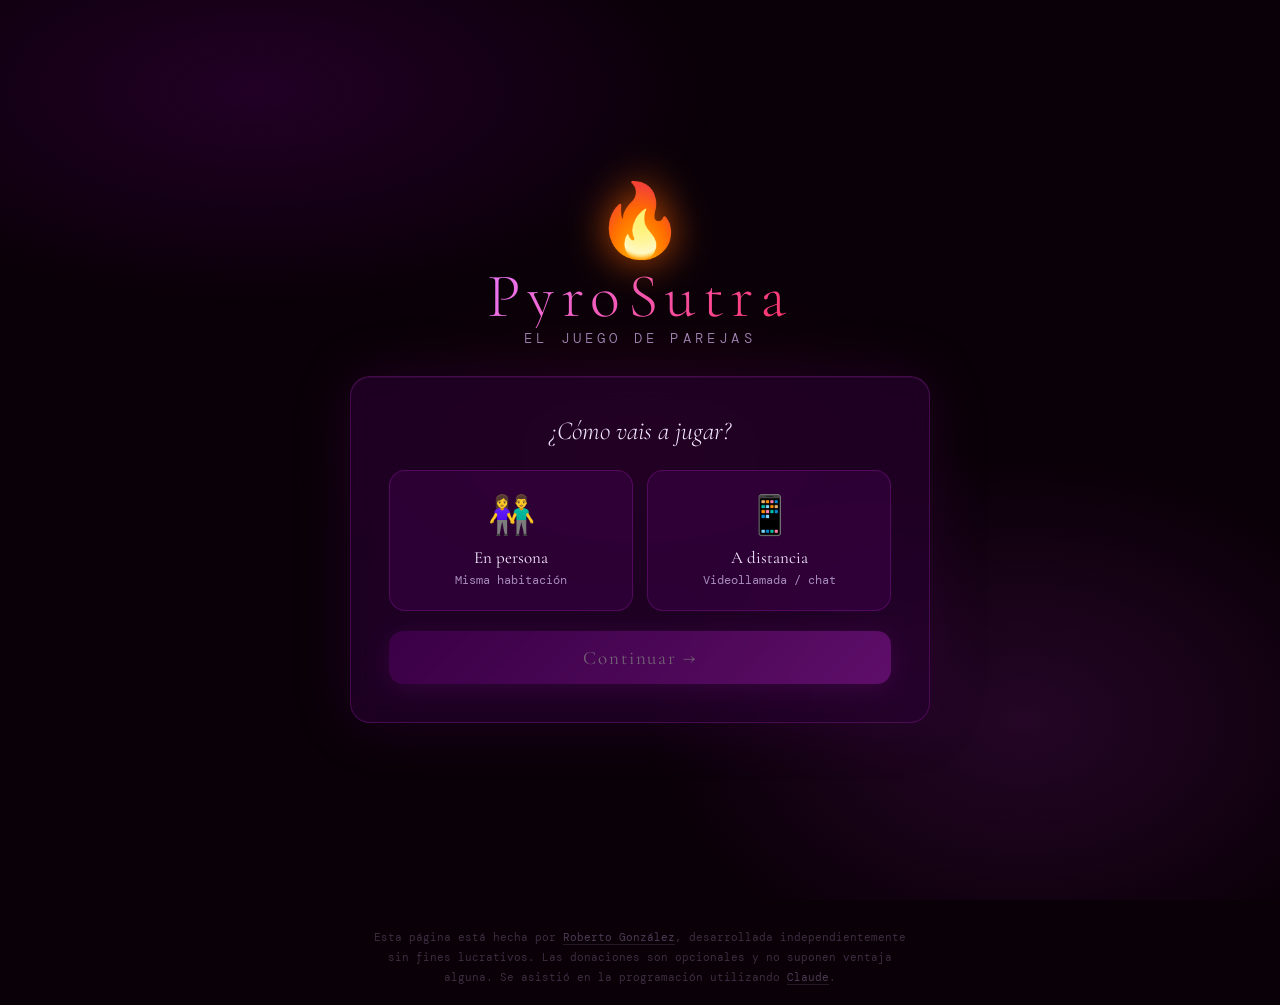
==== commit 5c51cdd7: "Add files via upload" ====
--- a/index.html
+++ b/index.html
@@ -1,13 +1,496 @@
 <!DOCTYPE html>
 <html lang="es">
 <head>
-  <meta charset="UTF-8">
-  <meta name="viewport" content="width=device-width, initial-scale=1.0">
-  <title>🔥 PyroSutra — El Juego de Parejas</title>
-  <link rel="preconnect" href="https://fonts.googleapis.com">
-  <link href="https://fonts.googleapis.com/css2?family=Cormorant+Garamond:ital,wght@0,300;0,400;0,600;1,300;1,400&family=DM+Mono:wght@300;400&display=swap" rel="stylesheet">
-  <link rel="stylesheet" href="style.css">
-  <script async src="https://tally.so/widgets/embed.js"></script>
+<meta charset="UTF-8">
+<meta name="viewport" content="width=device-width, initial-scale=1.0">
+<title>🔥 PyroSutra — El Juego de Parejas</title>
+<link rel="preconnect" href="https://fonts.googleapis.com">
+<link href="https://fonts.googleapis.com/css2?family=Cormorant+Garamond:ital,wght@0,300;0,400;0,600;1,300;1,400&family=DM+Mono:wght@300;400&display=swap" rel="stylesheet">
+<style>
+  :root {
+    --bg: #0a0008;
+    --purple-deep: #2a0035;
+    --purple-mid: #6b0080;
+    --purple-bright: #c026d3;
+    --purple-glow: #e879f9;
+    --accent: #ff3366;
+    --gold: #f59e0b;
+    --text: #f3e8ff;
+    --text-muted: #a78bba;
+    --card: rgba(42, 0, 53, 0.6);
+    --border: rgba(192, 38, 211, 0.25);
+  }
+
+  * { margin: 0; padding: 0; box-sizing: border-box; }
+
+  body {
+    font-family: 'Cormorant Garamond', serif;
+    background: var(--bg);
+    color: var(--text);
+    min-height: 100vh;
+    overflow-x: hidden;
+    position: relative;
+  }
+
+  body::before {
+    content: '';
+    position: fixed;
+    inset: 0;
+    background:
+      radial-gradient(ellipse 60% 40% at 20% 10%, rgba(107,0,128,0.25) 0%, transparent 60%),
+      radial-gradient(ellipse 50% 50% at 80% 80%, rgba(192,38,211,0.15) 0%, transparent 60%),
+      radial-gradient(ellipse 40% 30% at 50% 50%, rgba(255,51,102,0.05) 0%, transparent 70%);
+    pointer-events: none;
+    z-index: 0;
+  }
+
+  .particle {
+    position: fixed;
+    pointer-events: none;
+    animation: floatUp linear infinite;
+    font-size: 14px;
+    opacity: 0;
+    z-index: 1;
+  }
+
+  @keyframes floatUp {
+    0%   { transform: translateY(110vh) rotate(0deg); opacity: 0; }
+    10%  { opacity: 0.4; }
+    90%  { opacity: 0.2; }
+    100% { transform: translateY(-10vh) rotate(360deg); opacity: 0; }
+  }
+
+  #app {
+    position: relative;
+    z-index: 10;
+    min-height: 100vh;
+    display: flex;
+    flex-direction: column;
+    align-items: center;
+    justify-content: center;
+    padding: 20px;
+  }
+
+  .screen {
+    display: none;
+    width: 100%;
+    max-width: 580px;
+    animation: fadeIn 0.5s ease;
+  }
+  .screen.active { display: flex; flex-direction: column; align-items: center; }
+
+  @keyframes fadeIn {
+    from { opacity: 0; transform: translateY(18px); }
+    to   { opacity: 1; transform: translateY(0); }
+  }
+
+  /* ── LOGO ── */
+  .logo { text-align: center; margin-bottom: 28px; }
+  .logo-fire {
+    font-size: clamp(44px, 11vw, 72px);
+    display: block;
+    filter: drop-shadow(0 0 20px rgba(255,100,0,0.8));
+    animation: pulse 2s ease-in-out infinite;
+  }
+  @keyframes pulse {
+    0%, 100% { transform: scale(1); }
+    50%       { transform: scale(1.08); }
+  }
+  .logo-title {
+    font-size: clamp(34px, 9vw, 62px);
+    font-weight: 300;
+    letter-spacing: 0.12em;
+    background: linear-gradient(135deg, var(--purple-glow), var(--accent));
+    -webkit-background-clip: text;
+    -webkit-text-fill-color: transparent;
+    background-clip: text;
+    display: block;
+    line-height: 1;
+  }
+  .logo-sub {
+    font-size: clamp(11px, 2.5vw, 14px);
+    color: var(--text-muted);
+    letter-spacing: 0.3em;
+    text-transform: uppercase;
+    font-weight: 300;
+    margin-top: 8px;
+    font-family: 'DM Mono', monospace;
+  }
+
+  /* ── CARD ── */
+  .card {
+    background: var(--card);
+    border: 1px solid var(--border);
+    border-radius: 20px;
+    padding: clamp(22px, 6vw, 38px);
+    width: 100%;
+    backdrop-filter: blur(12px);
+    box-shadow: 0 0 60px rgba(107,0,128,0.2), inset 0 1px 0 rgba(255,255,255,0.05);
+  }
+  .card-title {
+    font-size: clamp(19px, 5vw, 26px);
+    font-weight: 300;
+    text-align: center;
+    margin-bottom: 24px;
+    font-style: italic;
+  }
+
+  /* ── TYPE GRID ── */
+  .type-grid {
+    display: grid;
+    grid-template-columns: 1fr 1fr;
+    gap: 14px;
+  }
+  .type-btn {
+    background: rgba(107,0,128,0.2);
+    border: 1px solid var(--border);
+    border-radius: 16px;
+    padding: 22px 14px;
+    cursor: pointer;
+    transition: all 0.3s ease;
+    text-align: center;
+    color: var(--text);
+    font-family: 'Cormorant Garamond', serif;
+  }
+  .type-btn:hover, .type-btn.selected {
+    background: rgba(192,38,211,0.25);
+    border-color: var(--purple-bright);
+    box-shadow: 0 0 28px rgba(192,38,211,0.3);
+    transform: translateY(-2px);
+  }
+  .type-btn .icon  { font-size: 38px; display: block; margin-bottom: 8px; }
+  .type-btn .label { font-size: 17px; font-weight: 400; display: block; }
+  .type-btn .desc  { font-size: 12px; color: var(--text-muted); display: block; margin-top: 4px; font-family: 'DM Mono', monospace; }
+
+  /* ── INPUTS ── */
+  .input-group { margin-bottom: 18px; }
+  .input-label {
+    display: block;
+    font-size: 13px;
+    color: var(--text-muted);
+    font-family: 'DM Mono', monospace;
+    letter-spacing: 0.1em;
+    margin-bottom: 7px;
+    text-transform: uppercase;
+  }
+  .input-field {
+    width: 100%;
+    background: rgba(0,0,0,0.4);
+    border: 1px solid var(--border);
+    border-radius: 12px;
+    padding: 13px 17px;
+    color: var(--text);
+    font-size: 20px;
+    font-family: 'Cormorant Garamond', serif;
+    outline: none;
+    transition: border-color 0.3s, box-shadow 0.3s;
+  }
+  .input-field:focus {
+    border-color: var(--purple-bright);
+    box-shadow: 0 0 20px rgba(192,38,211,0.2);
+  }
+  .input-field::placeholder { color: rgba(167,139,186,0.4); }
+
+  /* ── BOTONES PRINCIPALES ── */
+  .btn-main {
+    display: block; width: 100%; padding: 15px;
+    background: linear-gradient(135deg, var(--purple-mid), var(--purple-bright));
+    border: none; border-radius: 14px;
+    color: white;
+    font-size: clamp(15px, 3.8vw, 19px);
+    font-family: 'Cormorant Garamond', serif;
+    font-weight: 400; letter-spacing: 0.1em;
+    cursor: pointer; transition: all 0.3s ease;
+    box-shadow: 0 4px 28px rgba(192,38,211,0.4);
+    margin-top: 8px;
+  }
+  .btn-main:hover { transform: translateY(-2px); box-shadow: 0 8px 38px rgba(192,38,211,0.6); }
+  .btn-main:active { transform: translateY(0); }
+  .btn-main:disabled { opacity: 0.38; cursor: not-allowed; transform: none; }
+
+  .btn-secondary {
+    display: block; width: 100%; padding: 11px;
+    background: transparent;
+    border: 1px solid var(--border);
+    border-radius: 14px;
+    color: var(--text-muted); font-size: 15px;
+    font-family: 'Cormorant Garamond', serif;
+    cursor: pointer; transition: all 0.3s; margin-top: 11px;
+    text-align: center; text-decoration: none;
+  }
+  .btn-secondary:hover { border-color: var(--purple-bright); color: var(--text); }
+
+  /* ── ACCESSORIES SCREEN ── */
+  .acc-intro {
+    font-size: clamp(13px, 3vw, 15px);
+    color: var(--text-muted);
+    text-align: center;
+    font-family: 'DM Mono', monospace;
+    margin-bottom: 22px;
+    line-height: 1.6;
+  }
+
+  .acc-grid {
+    display: grid;
+    grid-template-columns: repeat(auto-fill, minmax(130px, 1fr));
+    gap: 11px;
+    margin-bottom: 24px;
+  }
+
+  .acc-btn {
+    background: rgba(107,0,128,0.15);
+    border: 1px solid var(--border);
+    border-radius: 14px;
+    padding: 16px 10px;
+    cursor: pointer;
+    text-align: center;
+    color: var(--text);
+    font-family: 'Cormorant Garamond', serif;
+    transition: all 0.25s ease;
+    position: relative;
+  }
+  .acc-btn:hover {
+    background: rgba(192,38,211,0.18);
+    border-color: rgba(192,38,211,0.5);
+    transform: translateY(-2px);
+  }
+  .acc-btn.selected {
+    background: rgba(192,38,211,0.28);
+    border-color: var(--purple-bright);
+    box-shadow: 0 0 20px rgba(192,38,211,0.25);
+  }
+  .acc-btn .acc-icon  { font-size: 28px; display: block; margin-bottom: 7px; }
+  .acc-btn .acc-label { font-size: 13px; display: block; line-height: 1.3; }
+  .acc-btn .acc-check {
+    position: absolute; top: 7px; right: 9px;
+    font-size: 13px; opacity: 0; transition: opacity 0.2s;
+  }
+  .acc-btn.selected .acc-check { opacity: 1; }
+
+  .acc-skip {
+    font-size: 13px; color: var(--text-muted);
+    font-family: 'DM Mono', monospace;
+    text-align: center; margin-top: 6px;
+  }
+
+  /* ── FLAMES ── */
+  .flames-row { display: flex; justify-content: center; gap: 9px; margin-bottom: 24px; }
+  .flame-icon {
+    font-size: clamp(20px, 5vw, 30px);
+    transition: all 0.4s ease;
+    filter: grayscale(1) opacity(0.3);
+  }
+  .flame-icon.active {
+    filter: none;
+    animation: flameGlow 1.5s ease-in-out infinite;
+  }
+  @keyframes flameGlow {
+    0%, 100% { filter: drop-shadow(0 0 6px rgba(255,100,0,0.8)); transform: scale(1); }
+    50%       { filter: drop-shadow(0 0 14px rgba(255,180,0,1)); transform: scale(1.14); }
+  }
+
+  /* ── CHALLENGE ── */
+  .challenge-container { text-align: center; width: 100%; }
+  .challenge-level {
+    font-family: 'DM Mono', monospace; font-size: 11px;
+    letter-spacing: 0.3em; color: var(--purple-bright);
+    text-transform: uppercase; margin-bottom: 14px;
+  }
+  .challenge-counter {
+    font-family: 'DM Mono', monospace; font-size: 11px;
+    color: rgba(167,139,186,0.5); margin-bottom: 16px;
+    letter-spacing: 0.15em;
+  }
+  .challenge-text {
+    font-size: clamp(21px, 5.2vw, 30px);
+    font-weight: 300; line-height: 1.55;
+    color: var(--text); margin-bottom: 28px; font-style: italic;
+  }
+  .challenge-text .nh { color: var(--purple-glow); font-weight: 600; font-style: normal; }
+  .challenge-text .acc-tag {
+    display: inline-block;
+    background: rgba(255,51,102,0.15);
+    border: 1px solid rgba(255,51,102,0.3);
+    border-radius: 6px;
+    padding: 1px 7px;
+    font-size: 0.75em;
+    color: var(--accent);
+    font-style: normal;
+    vertical-align: middle;
+    margin-left: 4px;
+  }
+
+  /* ── TIMER ── */
+  .timer-display { display: flex; flex-direction: column; align-items: center; margin-bottom: 26px; }
+  .timer-ring { position: relative; width: 96px; height: 96px; margin-bottom: 7px; }
+  .timer-ring svg { transform: rotate(-90deg); width: 96px; height: 96px; }
+  .timer-ring .track  { fill: none; stroke: rgba(107,0,128,0.2); stroke-width: 6; }
+  .timer-ring .prog   { fill: none; stroke: var(--purple-bright); stroke-width: 6; stroke-linecap: round; transition: stroke-dashoffset 1s linear; filter: drop-shadow(0 0 6px var(--purple-bright)); }
+  .timer-number { position: absolute; inset: 0; display: flex; align-items: center; justify-content: center; font-size: 24px; font-weight: 300; font-family: 'DM Mono', monospace; color: var(--purple-glow); }
+  .timer-label  { font-size: 12px; color: var(--text-muted); font-family: 'DM Mono', monospace; }
+
+  .no-timer-badge {
+    display: inline-flex; align-items: center; gap: 8px;
+    background: rgba(245,158,11,0.13); border: 1px solid rgba(245,158,11,0.28);
+    border-radius: 20px; padding: 7px 18px; font-size: 14px;
+    color: var(--gold); margin-bottom: 26px; font-family: 'DM Mono', monospace;
+  }
+
+  /* ── PROGRESS BAR ── */
+  .progress-bar-wrap { width: 100%; height: 4px; background: rgba(107,0,128,0.2); border-radius: 2px; margin-bottom: 26px; overflow: hidden; }
+  .progress-bar-fill { height: 100%; background: linear-gradient(90deg, var(--purple-mid), var(--purple-bright)); border-radius: 2px; transition: width 0.6s ease; box-shadow: 0 0 10px var(--purple-bright); }
+
+  /* ── ACTION ROW ── */
+  .action-row { display: grid; grid-template-columns: 1fr 1fr; gap: 10px; margin-top: 11px; }
+  .btn-action {
+    background: transparent; border: 1px solid rgba(192,38,211,0.2);
+    border-radius: 12px; padding: 10px 8px;
+    color: var(--text-muted); font-size: 13px;
+    font-family: 'DM Mono', monospace; cursor: pointer; transition: all 0.3s;
+  }
+  .btn-action:hover { border-color: var(--purple-bright); color: var(--text); background: rgba(192,38,211,0.08); }
+
+  /* ── KOFI ── */
+  .kofi-banner {
+    text-align: center; margin-top: 14px; padding: 18px;
+    border: 1px solid rgba(245,158,11,0.18); border-radius: 16px;
+    background: rgba(245,158,11,0.04); width: 100%;
+  }
+  .kofi-banner p { font-size: 14px; color: var(--text-muted); margin-bottom: 11px; font-family: 'DM Mono', monospace; }
+  .kofi-btn {
+    display: inline-block;
+    background: linear-gradient(135deg, #f59e0b, #ff6b35);
+    color: white; text-decoration: none;
+    padding: 9px 22px; border-radius: 22px;
+    font-size: 14px; font-family: 'DM Mono', monospace;
+    transition: all 0.3s; box-shadow: 0 4px 18px rgba(245,158,11,0.28);
+  }
+  .kofi-btn:hover { transform: translateY(-2px); box-shadow: 0 7px 28px rgba(245,158,11,0.48); }
+
+  /* ── FINAL ── */
+  .final-emojis { position: fixed; inset: 0; pointer-events: none; z-index: 5; overflow: hidden; }
+  .final-emoji { position: absolute; animation: finalFloat linear infinite; opacity: 0; }
+  @keyframes finalFloat {
+    0%   { transform: translateY(100vh) rotate(0deg) scale(0.5); opacity: 0; }
+    15%  { opacity: 0.8; }
+    85%  { opacity: 0.6; }
+    100% { transform: translateY(-10vh) rotate(720deg) scale(1); opacity: 0; }
+  }
+  .final-title {
+    font-size: clamp(38px, 9.5vw, 68px); font-weight: 300; text-align: center;
+    background: linear-gradient(135deg, var(--purple-glow), var(--accent), var(--gold));
+    -webkit-background-clip: text; -webkit-text-fill-color: transparent; background-clip: text;
+    margin-bottom: 14px; animation: shimmer 3s ease infinite;
+  }
+  @keyframes shimmer { 0%, 100% { filter: brightness(1); } 50% { filter: brightness(1.3); } }
+  .final-subtitle { font-size: clamp(15px, 3.8vw, 21px); color: var(--text-muted); text-align: center; font-style: italic; margin-bottom: 36px; line-height: 1.6; }
+  .final-subtitle .nh { color: var(--purple-glow); font-style: normal; font-weight: 600; }
+
+  /* ── REVIEW SECTION ── */
+  .review-section {
+    width: 100%; margin-top: 28px;
+    border: 1px solid var(--border);
+    border-radius: 20px;
+    padding: clamp(20px, 5vw, 32px);
+    background: rgba(42,0,53,0.45);
+    backdrop-filter: blur(12px);
+    text-align: center;
+    position: relative; z-index: 10;
+  }
+  .review-title {
+    font-size: clamp(17px, 4.5vw, 22px);
+    font-weight: 300; font-style: italic;
+    margin-bottom: 6px; color: var(--text);
+  }
+  .review-sub {
+    font-size: 12px; color: var(--text-muted);
+    font-family: 'DM Mono', monospace;
+    letter-spacing: 0.12em; text-transform: uppercase;
+    margin-bottom: 22px;
+  }
+  .face-row {
+    display: flex; justify-content: center;
+    gap: clamp(10px, 3vw, 20px); margin-bottom: 18px;
+  }
+  .face-btn {
+    background: none; border: 2px solid transparent;
+    border-radius: 50%; padding: 8px; cursor: pointer;
+    font-size: clamp(28px, 7vw, 40px);
+    transition: all 0.25s ease;
+    display: flex; align-items: center; justify-content: center;
+    width: clamp(52px, 13vw, 66px); height: clamp(52px, 13vw, 66px);
+    filter: grayscale(0.4) opacity(0.6);
+  }
+  .face-btn:hover {
+    transform: scale(1.22);
+    filter: grayscale(0) opacity(1);
+    border-color: var(--purple-bright);
+    box-shadow: 0 0 18px rgba(192,38,211,0.4);
+  }
+  .face-btn.selected {
+    filter: grayscale(0) opacity(1);
+    border-color: var(--purple-bright);
+    background: rgba(192,38,211,0.15);
+    transform: scale(1.18);
+    box-shadow: 0 0 22px rgba(192,38,211,0.5);
+  }
+  .face-label {
+    font-size: 12px; color: var(--text-muted);
+    font-family: 'DM Mono', monospace;
+    letter-spacing: 0.08em; margin-bottom: 18px;
+    min-height: 18px; transition: color 0.3s;
+  }
+  .review-thanks {
+    font-size: 15px; color: var(--purple-glow);
+    font-style: italic; margin-bottom: 16px;
+    display: none;
+  }
+  .tally-embed-wrap {
+    margin-top: 20px;
+    border-top: 1px solid var(--border);
+    padding-top: 20px;
+  }
+  .tally-open-btn {
+    display: inline-flex; align-items: center; gap: 9px;
+    background: linear-gradient(135deg, rgba(107,0,128,0.35), rgba(192,38,211,0.35));
+    border: 1px solid var(--purple-bright);
+    border-radius: 14px; padding: 12px 26px;
+    color: var(--text); font-family: 'Cormorant Garamond', serif;
+    font-size: clamp(15px, 3.8vw, 18px);
+    cursor: pointer; transition: all 0.3s;
+    box-shadow: 0 0 20px rgba(192,38,211,0.2);
+    text-decoration: none;
+  }
+  .tally-open-btn:hover {
+    transform: translateY(-2px);
+    box-shadow: 0 6px 30px rgba(192,38,211,0.4);
+    background: linear-gradient(135deg, rgba(107,0,128,0.5), rgba(192,38,211,0.5));
+  }
+
+  /* ── FOOTER ── */
+  .site-footer {
+    position: relative; z-index: 10;
+    text-align: center; padding: 28px 20px 18px;
+    font-family: 'DM Mono', monospace; font-size: 11px;
+    color: rgba(167,139,186,0.32); line-height: 1.8;
+    max-width: 580px; margin: 0 auto;
+  }
+  .site-footer a { color: rgba(167,139,186,0.42); text-decoration: none; border-bottom: 1px solid rgba(167,139,186,0.18); transition: color 0.2s; }
+  .site-footer a:hover { color: rgba(167,139,186,0.68); }
+
+  /* ── MISC ── */
+  @media (max-width: 400px) {
+    .type-grid { grid-template-columns: 1fr; }
+    .acc-grid  { grid-template-columns: repeat(auto-fill, minmax(110px, 1fr)); }
+  }
+  @keyframes shake {
+    0%, 100% { transform: translateX(0); }
+    25%       { transform: translateX(-8px); }
+    75%       { transform: translateX(8px); }
+  }
+  .shake { animation: shake 0.4s ease; }
+</style>
+<script async src="https://tally.so/widgets/embed.js"></script>
 </head>
 <body>
 
@@ -37,11 +520,6 @@
         </button>
       </div>
       <button class="btn-main" id="btn-type-next" onclick="goToNames()" disabled style="margin-top:20px">Continuar →</button>
-      <div style="margin-top:14px; text-align:center;">
-        <a href="https://ko-fi.com/TU_USUARIO" target="_blank" class="kofi-subtle">
-          ☕ Apoya PyroSutra en Ko-fi
-        </a>
-      </div>
     </div>
   </div>
 
@@ -76,7 +554,7 @@
       <p class="card-title">Personaliza tu experiencia</p>
       <p class="acc-intro">Selecciona lo que tenéis disponible esta noche.<br>El juego adaptará los retos automáticamente.</p>
       <div class="acc-grid" id="acc-grid">
-        <!-- Se rellena dinámicamente desde script.js -->
+        <!-- Se rellena dinámicamente -->
       </div>
       <button class="btn-main" onclick="startGame()">🔥 ¡Empezar PyroSutra!</button>
       <button class="btn-secondary" onclick="showScreen('screen-names')">← Volver</button>
@@ -87,6 +565,10 @@
   <div class="screen" id="screen-challenge">
     <div class="card">
       <div class="challenge-container" id="challenge-content"></div>
+    </div>
+    <div class="kofi-banner">
+      <p>¿Os está gustando? ☕</p>
+      <a href="https://ko-fi.com/TU_USUARIO" target="_blank" class="kofi-btn">Apoya PyroSutra en Ko-fi</a>
     </div>
   </div>
 
@@ -97,44 +579,682 @@
       <div class="final-title">¡A disfrutar!</div>
       <p class="final-subtitle" id="final-msg"></p>
       <div style="font-size:38px; margin:22px 0; letter-spacing:8px;">🔥✨💜</div>
-
-      <!-- Postura aleatoria -->
-      <div class="postura-card" id="postura-card">
-        <div class="postura-label">POSTURA ALEATORIA</div>
-        <div class="postura-img-wrap">
-          <img id="postura-img" src="" alt="Postura del Kamasutra" class="postura-img">
-        </div>
-        <div class="postura-nombre" id="postura-nombre"></div>
-        <div class="postura-desc" id="postura-desc"></div>
-        <button class="btn-postura-nueva" onclick="randomPostura()">🔀 Otra postura</button>
+      <button class="btn-main" onclick="playAgain()">🔄 Volver a jugar</button>
+      <a href="https://ko-fi.com/TU_USUARIO" target="_blank" class="btn-secondary" style="margin-top:14px;">
+        ☕ ¿Os ha gustado? Apoya PyroSutra en Ko-fi
+      </a>
+    </div>
+
+    <!-- ═══ ZONA DE RESEÑA ═══ -->
+    <div class="review-section">
+      <div class="review-title">¿Qué tal ha sido la experiencia?</div>
+      <div class="review-sub">Tu valoración nos ayuda a mejorar</div>
+
+      <div class="face-row" id="face-row">
+        <button class="face-btn" onclick="selectFace(this, '😩', 'Muy mejorable')"     title="Muy mejorable">😩</button>
+        <button class="face-btn" onclick="selectFace(this, '😐', 'Regular')"           title="Regular">😐</button>
+        <button class="face-btn" onclick="selectFace(this, '🙂', 'Bastante bien')"     title="Bastante bien">🙂</button>
+        <button class="face-btn" onclick="selectFace(this, '😄', 'Muy bien')"          title="Muy bien">😄</button>
+        <button class="face-btn" onclick="selectFace(this, '🤩', '¡Increíble!')"       title="¡Increíble!">🤩</button>
       </div>
-
-      <button class="btn-main" onclick="playAgain()" style="margin-top:18px;">🔄 Volver a jugar</button>
-
-      <!-- Valorar con Tally -->
-      <div style="margin-top:18px;">
-        <a href="#tally-open=GxLaZj&tally-emoji-text=😊&tally-emoji-animation=wave" class="tally-open-btn">
-          😊 Valorar
-        </a>
-      </div>
-
-      <!-- Ko-fi sutil -->
-      <div style="margin-top:18px; padding-top:16px; border-top:1px solid var(--border);">
-        <a href="https://ko-fi.com/TU_USUARIO" target="_blank" class="kofi-subtle kofi-subtle--gold">
-          ☕ Apoya PyroSutra en Ko-fi
+      <div class="face-label" id="face-label">Toca una carita para valorar</div>
+      <div class="review-thanks" id="review-thanks">¡Gracias por tu valoración! 💜</div>
+
+      <div class="tally-embed-wrap">
+        <p style="font-size:13px; color:var(--text-muted); font-family:'DM Mono',monospace; margin-bottom:14px; letter-spacing:0.08em;">
+          ¿Quieres contarnos más? Déjanos una reseña completa
+        </p>
+        <a href="#tally-open=GxLaZj&tally-emoji-text=💜&tally-emoji-animation=wave"
+           class="tally-open-btn">
+          💬 Escribir reseña
         </a>
       </div>
     </div>
+
   </div>
 
 </div>
 
 <footer class="site-footer">
-  Esta página está hecha por <a href="https://rgonzalez.me" target="_blank" rel="noopener">Roberto González</a>,
-  desarrollada independientemente sin fines lucrativos. Las donaciones son opcionales y no suponen ventaja alguna.
-  Se asistió en la programación utilizando <a href="https://claude.ai" target="_blank" rel="noopener">Claude</a>.
+  Esta página está hecha por <a href="https://rgonzalez.me" target="_blank" rel="noopener">Roberto González</a>, desarrollada independientemente sin fines lucrativos. Las donaciones son opcionales y no suponen ventaja alguna. Se asistió en la programación utilizando <a href="https://claude.ai" target="_blank" rel="noopener">Claude</a>.
 </footer>
 
-<script src="script.js"></script>
+<script>
+// ╔══════════════════════════════════════════════════════════════╗
+// ║  CONFIGURACIÓN — edita estos valores según prefieras         ║
+// ╚══════════════════════════════════════════════════════════════╝
+
+const RETOS_POR_LLAMA = 3;   // Cuántos retos hay que completar por cada 🔥 antes de subir de nivel
+const TOTAL_LLAMAS    = 5;   // Número total de niveles (llamas)
+
+// ╔══════════════════════════════════════════════════════════════╗
+// ║  ACCESORIOS / EXTRAS DISPONIBLES                             ║
+// ╚══════════════════════════════════════════════════════════════╝
+
+// Cada accesorio tiene:
+//   id       → identificador único (usado para filtrar retos extra)
+//   icon     → emoji
+//   label    → nombre visible
+//   modes    → en qué modos aparece: 'fisica', 'virtual', 'ambos'
+
+const ACCESSORIES = [
+  { id: 'vibrador',     icon: '📳', label: 'Vibrador',        modes: 'ambos' },
+  { id: 'plug',         icon: '🔌', label: 'Plug anal',       modes: 'ambos' },
+  { id: 'consolador',   icon: '💜', label: 'Consolador',      modes: 'ambos' },
+  { id: 'traje',        icon: '👙', label: 'Traje sexy',      modes: 'ambos' },
+  { id: 'venda',        icon: '🎀', label: 'Venda de ojos',   modes: 'fisica' },
+  { id: 'esposasacc',   icon: '⛓️', label: 'Esposas',         modes: 'fisica' },
+  { id: 'dados',        icon: '🎲', label: 'Dados eróticos',  modes: 'fisica' },
+  { id: 'plumas',       icon: '🪶', label: 'Plumas / cosqui', modes: 'fisica' },
+  { id: 'aceite',       icon: '💧', label: 'Aceite de masaje', modes: 'fisica' },
+  { id: 'camara',       icon: '📷', label: 'Cámara / fotos',  modes: 'virtual' },
+  { id: 'microfono',    icon: '🎙️', label: 'Micrófono / ASMR', modes: 'virtual' },
+  { id: 'hielo',        icon: '🧊', label: 'Hielo / calor',   modes: 'fisica' },
+];
+
+// ╔══════════════════════════════════════════════════════════════╗
+// ║  BANCO DE RETOS BASE — por nivel y modo                      ║
+// ╚══════════════════════════════════════════════════════════════╝
+
+const CHALLENGES_BASE = {
+  fisica: [
+    // Nivel 1 🔥
+    [
+      { text: "{A}, dale a {B} un beso suave en el cuello durante 30 segundos.", timer: 30 },
+      { text: "{A}, acaricia el cabello de {B} muy despacio durante 1 minuto.", timer: 60 },
+      { text: "{A}, susúrrale al oído a {B} tres cosas que te gustan de él/ella.", timer: 0 },
+      { text: "{B}, dale un masaje en los hombros a {A} durante 1 minuto.", timer: 60 },
+      { text: "{A}, toma la mano de {B} y acaríciala en silencio durante 45 segundos.", timer: 45 },
+      { text: "{B}, mira a los ojos a {A} y dile una cosa que te encante de él/ella.", timer: 0 },
+      { text: "{A}, besa a {B} en la frente, las mejillas y los labios muy suavemente.", timer: 0 },
+    ],
+    // Nivel 2 🔥🔥
+    [
+      { text: "{A}, haz un baile seductor para {B} durante 2 minutos.", timer: 120 },
+      { text: "{A}, besa a {B} en los labios sin parar durante 1 minuto.", timer: 60 },
+      { text: "{B}, traza con el dedo el contorno del cuerpo de {A} muy despacio.", timer: 60 },
+      { text: "{A}, describe en voz alta qué parte del cuerpo de {B} te vuelve loco/a.", timer: 0 },
+      { text: "{B}, besa a {A} en la oreja y en el cuello durante 1 minuto sin parar.", timer: 60 },
+      { text: "Ambos: daos el beso más lento y profundo que podáis durante 90 segundos.", timer: 90 },
+      { text: "{A}, muérdele suavemente el lóbulo de la oreja a {B} durante 30 segundos.", timer: 30 },
+    ],
+    // Nivel 3 🔥🔥🔥
+    [
+      { text: "{A}, quítale una prenda de ropa a {B} muy lentamente.", timer: 0 },
+      { text: "{B}, dale a {A} un masaje sensual en la espalda durante 2 minutos.", timer: 120 },
+      { text: "{A}, besa a {B} desde el cuello hasta el hombro durante 90 segundos.", timer: 90 },
+      { text: "Ambos: miradlos a los ojos sin reíros durante 2 minutos sin dejar de acariciarse.", timer: 120 },
+      { text: "{A}, recorre con los labios el brazo de {B} de la muñeca al hombro muy despacio.", timer: 60 },
+      { text: "{B}, di en voz alta tu fantasía favorita con {A} con todo el detalle que puedas.", timer: 0 },
+      { text: "{A}, explora con las yemas de los dedos la espalda de {B} durante 2 minutos.", timer: 120 },
+    ],
+    // Nivel 4 🔥🔥🔥🔥
+    [
+      { text: "{A}, besa a {B} de arriba abajo durante 2 minutos sin llegar a los labios.", timer: 120 },
+      { text: "{B}, lleva a {A} de la mano y bésalo/a durante 3 minutos.", timer: 180 },
+      { text: "{A}, explora con las manos el cuerpo de {B} durante 2 minutos.", timer: 120 },
+      { text: "Ambos: desnúdense mutuamente muy despacio sin ninguna prisa.", timer: 0 },
+      { text: "{A}, besa a {B} en la parte del cuerpo que creas que más le gusta durante 2 minutos.", timer: 120 },
+      { text: "{B}, decide cómo quieres que {A} te toque durante 3 minutos y guíalo/a.", timer: 180 },
+      { text: "{A}, recorre con los labios el cuerpo de {B} de cintura para arriba.", timer: 0 },
+    ],
+    // Nivel 5 🔥🔥🔥🔥🔥 — FINAL
+    [
+      { text: "Momento final 💜 — Elijan juntos la postura que más ganas les dé y déjense llevar sin límites. No hay prisa. Solo vosotros.", timer: 0, isFinal: true },
+      { text: "Momento final 💜 — {A}, elige la postura favorita y sorprende a {B}. A partir de aquí no hay instrucciones: solo vosotros dos.", timer: 0, isFinal: true },
+      { text: "Momento final 💜 — Apagad el móvil, dejad fluir lo que sienten y disfrutad sin prisa. Esta noche es vuestra.", timer: 0, isFinal: true },
+    ],
+  ],
+
+  virtual: [
+    // Nivel 1 🔥
+    [
+      { text: "{A}, muéstrale a {B} tu sonrisa más sexy mirando a la cámara durante 30 segundos.", timer: 30 },
+      { text: "{A}, dile a {B} en voz alta tres cosas que te gustan de su cuerpo.", timer: 0 },
+      { text: "{B}, manda a {A} una foto de tu parte favorita de ti mismo/a.", timer: 0 },
+      { text: "{A}, léele a {B} el mensaje más atrevido que se te ocurra ahora mismo.", timer: 0 },
+      { text: "{B}, ponte la prenda con la que más sexy te sientas y muéstrasela a {A}.", timer: 0 },
+      { text: "Ambos: mandaos un audio de voz con lo que más os gusta del otro. Sin escribir.", timer: 0 },
+      { text: "{A}, describe con detalle cómo sería el primer beso si estuvierais juntos/as.", timer: 0 },
+    ],
+    // Nivel 2 🔥🔥
+    [
+      { text: "{A}, haz un baile sexy frente a la cámara durante 2 minutos para {B}.", timer: 120 },
+      { text: "{B}, describe en detalle cómo besarías a {A} si estuvierais juntos/as.", timer: 0 },
+      { text: "{A}, susurra al micrófono lo que harías esta noche con {B}.", timer: 0 },
+      { text: "Ambos: poned una canción sexy y bailad solos mirándoos por cámara durante 2 minutos.", timer: 120 },
+      { text: "{B}, escribe a {A} el mensaje más atrevido que te atrevas a mandar.", timer: 0 },
+      { text: "{A}, durante 1 minuto descríbele a {B} con voz lenta lo que harías si estuvieras allí.", timer: 60 },
+      { text: "{B}, tócate lentamente el cuello y el escote mientras {A} te mira durante 1 minuto.", timer: 60 },
+    ],
+    // Nivel 3 🔥🔥🔥
+    [
+      { text: "{A}, quítate una prenda muy lentamente frente a la cámara.", timer: 0 },
+      { text: "{B}, muéstrale a {A} tu parte del cuerpo favorita durante 1 minuto.", timer: 60 },
+      { text: "{A}, léele a {B} en voz alta un mensaje muy atrevido que describa lo que sientes.", timer: 0 },
+      { text: "Ambos: miradlos a los ojos por cámara sin decir nada durante 2 minutos.", timer: 120 },
+      { text: "{B}, quítate la ropa de cintura para arriba frente a la cámara y quédate así 1 minuto.", timer: 60 },
+      { text: "{A}, dile a {B} la fantasía que nunca te has atrevido a contarle.", timer: 0 },
+      { text: "{B}, guía a {A} con tu voz diciéndole cómo quieres que se toque durante 1 minuto.", timer: 60 },
+    ],
+    // Nivel 4 🔥🔥🔥🔥
+    [
+      { text: "{A}, muéstrate ante la cámara durante 2 minutos de la forma más seductora que se te ocurra.", timer: 120 },
+      { text: "{B}, dile a {A} con todo detalle qué le haría si estuviera allí ahora mismo.", timer: 0 },
+      { text: "Ambos: quedaos lo más desvestidos posible y miradlos a los ojos por cámara durante 3 minutos.", timer: 180 },
+      { text: "{A}, escribe y lee en voz alta tu fantasía favorita con {B}.", timer: 0 },
+      { text: "{B}, durante 2 minutos guía a {A} con tu voz diciéndole exactamente cómo quieres que se toque.", timer: 120 },
+      { text: "Ambos: a la vez y en silencio, haced lo que más os apetezca frente a la cámara durante 3 minutos.", timer: 180 },
+      { text: "{A}, quédate sin ropa frente a la cámara y deja que {B} te mire durante 2 minutos.", timer: 120 },
+    ],
+    // Nivel 5 🔥🔥🔥🔥🔥 — FINAL
+    [
+      { text: "Momento final 💜 — Tenéis la pantalla solo para vosotros dos. Sin guión, sin turnos. Dejad que fluya la noche.", timer: 0, isFinal: true },
+      { text: "Momento final 💜 — {A}, decide cómo quieres que acabe esta noche y díselo a {B}. La pantalla es vuestra.", timer: 0, isFinal: true },
+      { text: "Momento final 💜 — Apagad todo lo que no seáis vosotros dos y dejad que la noche siga sola. Os lo habéis ganado.", timer: 0, isFinal: true },
+    ],
+  ]
+};
+
+// ╔══════════════════════════════════════════════════════════════╗
+// ║  RETOS EXTRA POR ACCESORIO                                   ║
+// ║  Cada accesorio inyecta retos en el nivel indicado           ║
+// ║  tag → etiqueta pequeña que se muestra en el reto            ║
+// ╚══════════════════════════════════════════════════════════════╝
+
+const CHALLENGES_EXTRAS = {
+  vibrador: {
+    fisica: {
+      1: [{ text: "{A}, enciende el vibrador al mínimo y pásaselo a {B} por el cuello durante 30 segundos.", timer: 30 }],
+      2: [{ text: "{B}, pon el vibrador en modo medio y úsalo sobre la ropa de {A} donde él/ella indique, durante 1 minuto.", timer: 60 }],
+      3: [{ text: "{A}, usa el vibrador en {B} al nivel que prefiera durante 2 minutos. {B} elige la zona.", timer: 120 }],
+      4: [{ text: "{B}, controla el vibrador mientras {A} intenta mantener la calma durante 3 minutos.", timer: 180 }],
+    },
+    virtual: {
+      1: [{ text: "{A}, enciende el vibrador y sostenlo cerca del micrófono para que {B} lo escuche.", timer: 30 }],
+      2: [{ text: "{B}, usa el vibrador en la intensidad que quieras durante 1 minuto mientras {A} te observa.", timer: 60 }],
+      3: [{ text: "{A}, usa el vibrador durante 2 minutos mientras {B} te da instrucciones por voz.", timer: 120 }],
+      4: [{ text: "Ambos: usad vuestros vibradores a la vez durante 3 minutos sin apartar los ojos de la cámara.", timer: 180 }],
+    }
+  },
+  plug: {
+    fisica: {
+      2: [{ text: "{A}, ponle el plug a {B} muy despacio. {B} avisa cuando esté listo/a.", timer: 0 }],
+      3: [{ text: "{B}, lleva el plug puesto durante el siguiente reto. {A} no puede tocarlo.", timer: 0 }],
+      4: [{ text: "{A}, retira el plug de {B} muy suavemente cuando él/ella lo pida.", timer: 0 }],
+    },
+    virtual: {
+      2: [{ text: "{A}, ponte el plug y confirma a {B} cuando estés listo/a. Luego continúa mirando a cámara.", timer: 0 }],
+      3: [{ text: "{B}, lleva el plug puesto durante los próximos 2 minutos mientras seguís en llamada.", timer: 120 }],
+    }
+  },
+  consolador: {
+    fisica: {
+      3: [{ text: "{A}, prepara el consolador y deja que {B} decida cómo y dónde usarlo.", timer: 0 }],
+      4: [{ text: "{B}, usa el consolador en {A} durante 2 minutos al ritmo que {A} te pida.", timer: 120 }],
+    },
+    virtual: {
+      3: [{ text: "{A}, usa el consolador durante 1 minuto mientras {B} te observa y te dice lo que piensa.", timer: 60 }],
+      4: [{ text: "Ambos: usad vuestros consoladores a la vez durante 2 minutos mirándoos a los ojos por cámara.", timer: 120 }],
+    }
+  },
+  traje: {
+    fisica: {
+      1: [{ text: "{A}, ponte el traje sexy y aparece delante de {B}. Deja que te mire en silencio durante 1 minuto.", timer: 60 }],
+      2: [{ text: "{B}, camina lentamente por la habitación con el traje puesto mientras {A} te observa durante 1 minuto.", timer: 60 }],
+    },
+    virtual: {
+      1: [{ text: "{A}, ponte el traje sexy y vuelve a la cámara. {B} tiene 1 minuto para mirarte sin decir nada.", timer: 60 }],
+      2: [{ text: "{B}, muéstrate ante la cámara con el traje puesto y posa durante 1 minuto para {A}.", timer: 60 }],
+    }
+  },
+  venda: {
+    fisica: {
+      2: [{ text: "{A}, cúbrete los ojos con la venda. {B} tiene 1 minuto para tocarte donde quiera.", timer: 60 }],
+      3: [{ text: "{B}, ponte la venda. {A} te guiará con su voz y sus manos durante 2 minutos.", timer: 120 }],
+      4: [{ text: "{A}, con la venda puesta, adivina con las manos qué parte del cuerpo de {B} estás tocando.", timer: 0 }],
+    }
+  },
+  esposasacc: {
+    fisica: {
+      3: [{ text: "{A}, esposa a {B} suavemente. {B} tiene los brazos inmovilizados durante el siguiente reto.", timer: 0 }],
+      4: [{ text: "Ambos: decidid juntos quién lleva las esposas y durante cuánto tiempo. El otro/a toma el control.", timer: 0 }],
+    }
+  },
+  dados: {
+    fisica: {
+      1: [{ text: "{A}, lanza los dados eróticos y haz exactamente lo que indiquen durante 1 minuto.", timer: 60 }],
+      2: [{ text: "{B}, lanza los dados y el resultado lo ejecutáis los dos juntos.", timer: 0 }],
+      3: [{ text: "Ambos: lanzad los dados por turnos — lo que salga, se hace sin preguntas.", timer: 0 }],
+    }
+  },
+  plumas: {
+    fisica: {
+      1: [{ text: "{A}, recorre el cuello y los brazos de {B} con la pluma muy despacio durante 1 minuto.", timer: 60 }],
+      2: [{ text: "{B}, usa la pluma en la espalda desnuda de {A} durante 2 minutos sin repetir la misma zona.", timer: 120 }],
+      3: [{ text: "{A}, con los ojos de {B} cerrados, recorre su cuerpo con la pluma y que adivine la zona.", timer: 0 }],
+    }
+  },
+  aceite: {
+    fisica: {
+      2: [{ text: "{A}, calienta el aceite entre las manos y dale a {B} un masaje en los hombros y cuello durante 2 minutos.", timer: 120 }],
+      3: [{ text: "{B}, usa el aceite de masaje para explorar la espalda de {A} durante 3 minutos.", timer: 180 }],
+      4: [{ text: "{A}, da a {B} un masaje completo con aceite por todo el cuerpo.", timer: 0 }],
+    }
+  },
+  hielo: {
+    fisica: {
+      2: [{ text: "{A}, pasa un cubito de hielo por el cuello y los hombros de {B} durante 30 segundos.", timer: 30 }],
+      3: [{ text: "{B}, alterna hielo y calor (cubito + tu boca) en el cuello de {A} durante 1 minuto.", timer: 60 }],
+      4: [{ text: "{A}, elige una zona del cuerpo de {B} y usa el hielo durante 1 minuto mientras lo/a besas.", timer: 60 }],
+    }
+  },
+  camara: {
+    virtual: {
+      2: [{ text: "{A}, hazte una foto seductora ahora mismo y mándasela a {B}. {B} responde con otra.", timer: 0 }],
+      3: [{ text: "{B}, tómate una foto de la parte del cuerpo que más te guste ahora mismo y compártela con {A}.", timer: 0 }],
+      4: [{ text: "Ambos: tomaos fotos el uno al otro durante 2 minutos por videollamada. Los mejores momentos quedan.", timer: 120 }],
+    }
+  },
+  microfono: {
+    virtual: {
+      2: [{ text: "{A}, susurra al micrófono algo que le ponga los pelos de punta a {B} durante 1 minuto.", timer: 60 }],
+      3: [{ text: "{B}, cierra los ojos y deja que {A} te describa con su voz lo que haría contigo durante 2 minutos.", timer: 120 }],
+      4: [{ text: "{A}, graba un audio de voz muy íntimo para {B} y mándaselo. {B} lo escucha en bucle.", timer: 0 }],
+    }
+  },
+};
+
+// ╔══════════════════════════════════════════════════════════════╗
+// ║  ESTADO DEL JUEGO                                            ║
+// ╚══════════════════════════════════════════════════════════════╝
+
+let state = {
+  type:            null,    // 'fisica' | 'virtual'
+  name1:           '',
+  name2:           '',
+  accessories:     [],      // IDs de accesorios seleccionados
+  levelIndex:      0,       // nivel actual 0..4
+  retoEnNivel:     0,       // cuántos retos se han hecho en este nivel
+  pool:            [],      // pool mezclado para el nivel actual
+  poolIdx:         0,       // posición en el pool
+  currentChallenge: null,
+  timerInterval:   null,
+  timerLeft:       0,
+};
+
+// ╔══════════════════════════════════════════════════════════════╗
+// ║  INICIALIZACIÓN DE ACCESORIOS                                ║
+// ╚══════════════════════════════════════════════════════════════╝
+
+function buildAccessoriesScreen() {
+  const grid = document.getElementById('acc-grid');
+  grid.innerHTML = '';
+  const mode = state.type;
+  ACCESSORIES
+    .filter(a => a.modes === 'ambos' || a.modes === mode)
+    .forEach(acc => {
+      const btn = document.createElement('button');
+      btn.className = 'acc-btn';
+      btn.dataset.id = acc.id;
+      btn.innerHTML = `
+        <span class="acc-check">✓</span>
+        <span class="acc-icon">${acc.icon}</span>
+        <span class="acc-label">${acc.label}</span>
+      `;
+      btn.addEventListener('click', () => toggleAccessory(acc.id, btn));
+      grid.appendChild(btn);
+    });
+}
+
+function toggleAccessory(id, btn) {
+  btn.classList.toggle('selected');
+  if (btn.classList.contains('selected')) {
+    if (!state.accessories.includes(id)) state.accessories.push(id);
+  } else {
+    state.accessories = state.accessories.filter(a => a !== id);
+  }
+}
+
+// ╔══════════════════════════════════════════════════════════════╗
+// ║  CONSTRUCCIÓN DEL POOL DE RETOS PARA UN NIVEL                ║
+// ╚══════════════════════════════════════════════════════════════╝
+
+function buildPool(levelIdx) {
+  const mode = state.type;
+  // Retos base
+  let base = [...(CHALLENGES_BASE[mode][levelIdx] || [])];
+
+  // Inyectar retos de accesorios seleccionados
+  state.accessories.forEach(accId => {
+    const accData = CHALLENGES_EXTRAS[accId];
+    if (!accData) return;
+    const modeData = accData[mode] || accData['fisica'] || {};
+    const extras = modeData[levelIdx + 1]; // los extras usan 1-based
+    if (extras && extras.length) {
+      // Añadir tag visual al texto
+      const tagged = extras.map(c => ({
+        ...c,
+        text: c.text + ` <span class="acc-tag">${getAccIcon(accId)}</span>`
+      }));
+      base = base.concat(tagged);
+    }
+  });
+
+  // No mezclar el nivel final — siempre mostrar uno al azar
+  if (levelIdx === TOTAL_LLAMAS - 1) {
+    return shuffle(base);
+  }
+
+  return shuffle(base);
+}
+
+function getAccIcon(id) {
+  const a = ACCESSORIES.find(x => x.id === id);
+  return a ? a.icon : '';
+}
+
+function shuffle(arr) {
+  const a = [...arr];
+  for (let i = a.length - 1; i > 0; i--) {
+    const j = Math.floor(Math.random() * (i + 1));
+    [a[i], a[j]] = [a[j], a[i]];
+  }
+  return a;
+}
+
+// ╔══════════════════════════════════════════════════════════════╗
+// ║  NAVEGACIÓN                                                  ║
+// ╚══════════════════════════════════════════════════════════════╝
+
+function showScreen(id) {
+  document.querySelectorAll('.screen').forEach(s => s.classList.remove('active'));
+  document.getElementById(id).classList.add('active');
+  window.scrollTo({ top: 0, behavior: 'smooth' });
+}
+
+function selectType(type, btn) {
+  state.type = type;
+  document.querySelectorAll('.type-btn').forEach(b => b.classList.remove('selected'));
+  btn.classList.add('selected');
+  document.getElementById('btn-type-next').disabled = false;
+}
+
+function goToNames() {
+  if (!state.type) return;
+  showScreen('screen-names');
+}
+
+function goToAccessories() {
+  const n1 = document.getElementById('name1').value.trim();
+  const n2 = document.getElementById('name2').value.trim();
+  if (!n1 || !n2) {
+    const card = document.querySelector('#screen-names .card');
+    card.classList.add('shake');
+    setTimeout(() => card.classList.remove('shake'), 400);
+    return;
+  }
+  state.name1 = cap(n1);
+  state.name2 = cap(n2);
+  state.accessories = [];
+  buildAccessoriesScreen();
+  showScreen('screen-accessories');
+}
+
+function startGame() {
+  state.levelIndex  = 0;
+  state.retoEnNivel = 0;
+  state.pool        = buildPool(0);
+  state.poolIdx     = 0;
+  showScreen('screen-challenge');
+  renderChallenge();
+}
+
+function cap(s) { return s.charAt(0).toUpperCase() + s.slice(1).toLowerCase(); }
+
+// ╔══════════════════════════════════════════════════════════════╗
+// ║  RENDER DE RETO                                              ║
+// ╚══════════════════════════════════════════════════════════════╝
+
+function renderChallenge() {
+  clearTimer();
+
+  const lvl     = state.levelIndex;
+  const isFinal = (lvl === TOTAL_LLAMAS - 1);
+  const flames  = lvl + 1;
+
+  // Obtener reto del pool
+  if (state.poolIdx >= state.pool.length) {
+    // Pool agotado — regenerar evitando el último reto
+    const last = state.currentChallenge;
+    state.pool = buildPool(lvl).filter(c => c !== last);
+    if (state.pool.length === 0) state.pool = buildPool(lvl);
+    state.poolIdx = 0;
+  }
+  const challenge = state.pool[state.poolIdx++];
+  state.currentChallenge = challenge;
+
+  // Progreso global: cada llama vale (100/TOTAL_LLAMAS)%, dentro de la llama avanza por retos
+  const progressBase = (lvl / TOTAL_LLAMAS) * 100;
+  const progressInner = isFinal ? 100 : (state.retoEnNivel / RETOS_POR_LLAMA) * (100 / TOTAL_LLAMAS);
+  const progress = Math.min(progressBase + progressInner, 98);
+
+  const flamesHtml = Array.from({length: TOTAL_LLAMAS}, (_, i) =>
+    `<span class="flame-icon ${i < flames ? 'active' : ''}">🔥</span>`
+  ).join('');
+
+  const levelLabels = ['Calentando motores','Subiendo temperatura','El fuego crece','Intensidad máxima','La noche es vuestra'];
+
+  // Contador de retos dentro del nivel (no se muestra en el final)
+  const counterHtml = isFinal ? '' :
+    `<div class="challenge-counter">Reto ${state.retoEnNivel + 1} de ${RETOS_POR_LLAMA} en este nivel</div>`;
+
+  // Timer
+  let timerSection = '';
+  const isTimed = !!(challenge.timer && challenge.timer > 0);
+  if (isTimed) {
+    const r = 44, circ = 2 * Math.PI * r;
+    timerSection = `
+      <div class="timer-display">
+        <div class="timer-ring">
+          <svg viewBox="0 0 100 100">
+            <circle class="track" cx="50" cy="50" r="${r}"/>
+            <circle class="prog" id="timer-circle" cx="50" cy="50" r="${r}"
+              stroke-dasharray="${circ}" stroke-dashoffset="0"/>
+          </svg>
+          <div class="timer-number" id="timer-num">${fmtTime(challenge.timer)}</div>
+        </div>
+        <div class="timer-label">Tiempo restante</div>
+      </div>`;
+  } else if (!isFinal) {
+    timerSection = `<div class="no-timer-badge">⏸ A vuestro ritmo</div>`;
+  }
+
+  // Botón principal
+  const isLastRetoInLevel = (state.retoEnNivel + 1 >= RETOS_POR_LLAMA);
+  let mainBtnText;
+  if (isFinal)             mainBtnText = '¡Disfrutad! 💜';
+  else if (isLastRetoInLevel) mainBtnText = 'Siguiente llama 🔥';
+  else                     mainBtnText = 'Siguiente reto →';
+
+  // Botones extra
+  const extraBtns = isFinal ? '' : `
+    <div class="action-row">
+      <button class="btn-action" onclick="changeChallenge()">🔀 Cambiar reto</button>
+      <button class="btn-action" onclick="skipLevel()">⏭ Saltar nivel</button>
+    </div>`;
+
+  document.getElementById('challenge-content').innerHTML = `
+    <div class="progress-bar-wrap">
+      <div class="progress-bar-fill" style="width:${progress}%"></div>
+    </div>
+    <div class="flames-row">${flamesHtml}</div>
+    <div class="challenge-level">${levelLabels[lvl]}</div>
+    ${counterHtml}
+    <div class="challenge-text">${fmtText(challenge.text)}</div>
+    ${timerSection}
+    <button class="btn-main" id="btn-continue" onclick="advanceGame()" ${isTimed ? 'disabled' : ''}>
+      ${mainBtnText}
+    </button>
+    ${extraBtns}
+  `;
+
+  if (isTimed) startTimer(challenge.timer);
+}
+
+// Sustituye {A} y {B} por nombres coloreados (aleatoriamente)
+function fmtText(text) {
+  let a, b;
+  if (Math.random() > 0.5) { a = state.name1; b = state.name2; }
+  else                      { a = state.name2; b = state.name1; }
+  return text
+    .replace(/{A}/g, `<span class="nh">${a}</span>`)
+    .replace(/{B}/g, `<span class="nh">${b}</span>`);
+}
+
+function fmtTime(secs) {
+  const m = Math.floor(secs / 60), s = secs % 60;
+  return m > 0 ? `${m}:${s.toString().padStart(2,'0')}` : `${s}s`;
+}
+
+// ╔══════════════════════════════════════════════════════════════╗
+// ║  LÓGICA DE AVANCE                                            ║
+// ╚══════════════════════════════════════════════════════════════╝
+
+function advanceGame() {
+  clearTimer();
+  const isFinal = (state.levelIndex === TOTAL_LLAMAS - 1);
+  if (isFinal) { showFinalScreen(); return; }
+
+  state.retoEnNivel++;
+
+  if (state.retoEnNivel >= RETOS_POR_LLAMA) {
+    // Subir de nivel
+    state.levelIndex++;
+    state.retoEnNivel = 0;
+    if (state.levelIndex >= TOTAL_LLAMAS) { showFinalScreen(); return; }
+    state.pool    = buildPool(state.levelIndex);
+    state.poolIdx = 0;
+  }
+
+  renderChallenge();
+}
+
+// Cambiar reto: mismo nivel, no avanza contador
+function changeChallenge() {
+  clearTimer();
+  renderChallenge();
+}
+
+// Saltar nivel completo
+function skipLevel() {
+  clearTimer();
+  state.levelIndex++;
+  state.retoEnNivel = 0;
+  if (state.levelIndex >= TOTAL_LLAMAS) { showFinalScreen(); return; }
+  state.pool    = buildPool(state.levelIndex);
+  state.poolIdx = 0;
+  renderChallenge();
+}
+
+// ╔══════════════════════════════════════════════════════════════╗
+// ║  TIMER                                                       ║
+// ╚══════════════════════════════════════════════════════════════╝
+
+function startTimer(seconds) {
+  const r = 44, circ = 2 * Math.PI * r, total = seconds;
+  state.timerLeft = seconds;
+  state.timerInterval = setInterval(() => {
+    state.timerLeft--;
+    const numEl  = document.getElementById('timer-num');
+    const circEl = document.getElementById('timer-circle');
+    const btn    = document.getElementById('btn-continue');
+    if (!numEl) { clearTimer(); return; }
+    numEl.textContent = fmtTime(state.timerLeft);
+    circEl.style.strokeDashoffset = circ * (1 - state.timerLeft / total);
+    if (state.timerLeft <= 0) {
+      clearTimer();
+      numEl.textContent = '✓';
+      if (btn) { btn.disabled = false; btn.style.animation = 'pulse 1s ease-in-out infinite'; }
+    }
+  }, 1000);
+}
+
+function clearTimer() {
+  if (state.timerInterval) { clearInterval(state.timerInterval); state.timerInterval = null; }
+}
+
+// ╔══════════════════════════════════════════════════════════════╗
+// ║  PANTALLA FINAL                                              ║
+// ╚══════════════════════════════════════════════════════════════╝
+
+function showFinalScreen() {
+  clearTimer();
+  showScreen('screen-final');
+  document.getElementById('final-msg').innerHTML =
+    `<span class="nh">${state.name1}</span> y <span class="nh">${state.name2}</span>, la noche es vuestra 💜 Sin reglas, sin turnos, sin prisa. Solo vosotros dos.`;
+  launchFinalEmojis();
+}
+
+function launchFinalEmojis() {
+  const container = document.getElementById('final-emojis');
+  container.innerHTML = '';
+  const emojis = ['🌡️','💊','🛡️','❤️‍🔥','💜','✨','🔥','💋','🫦','💑'];
+  for (let i = 0; i < 26; i++) {
+    const el = document.createElement('div');
+    el.className = 'final-emoji';
+    el.textContent = emojis[Math.floor(Math.random() * emojis.length)];
+    el.style.left = Math.random() * 100 + 'vw';
+    el.style.animationDuration = (5 + Math.random() * 8) + 's';
+    el.style.animationDelay    = (Math.random() * 5) + 's';
+    el.style.fontSize          = (20 + Math.random() * 20) + 'px';
+    container.appendChild(el);
+  }
+}
+
+function playAgain() {
+  document.getElementById('final-emojis').innerHTML = '';
+  // Reset reseña
+  document.querySelectorAll('.face-btn').forEach(b => b.classList.remove('selected'));
+  document.getElementById('face-label').textContent = 'Toca una carita para valorar';
+  document.getElementById('review-thanks').style.display = 'none';
+  state.accessories = [];
+  document.querySelectorAll('.type-btn').forEach(b => b.classList.remove('selected'));
+  document.getElementById('btn-type-next').disabled = true;
+  state.type = null;
+  showScreen('screen-type');
+}
+
+function selectFace(btn, emoji, label) {
+  document.querySelectorAll('.face-btn').forEach(b => b.classList.remove('selected'));
+  btn.classList.add('selected');
+  document.getElementById('face-label').textContent = label;
+  const thanks = document.getElementById('review-thanks');
+  thanks.style.display = 'block';
+  // Pequeño efecto de rebote en la carita seleccionada
+  btn.style.animation = 'none';
+  setTimeout(() => { btn.style.animation = ''; }, 10);
+}
+
+// ╔══════════════════════════════════════════════════════════════╗
+// ║  PARTÍCULAS DE FONDO                                         ║
+// ╚══════════════════════════════════════════════════════════════╝
+
+(function initParticles() {
+  const container = document.getElementById('particles');
+  const symbols = ['✦','·','∗','✧','◦'];
+  for (let i = 0; i < 18; i++) {
+    const p = document.createElement('div');
+    p.className = 'particle';
+    p.textContent = symbols[Math.floor(Math.random() * symbols.length)];
+    p.style.left = Math.random() * 100 + 'vw';
+    p.style.fontSize = (8 + Math.random() * 10) + 'px';
+    p.style.color = `hsl(${270 + Math.random() * 60}, 80%, 70%)`;
+    p.style.animationDuration = (12 + Math.random() * 15) + 's';
+    p.style.animationDelay   = (-Math.random() * 15) + 's';
+    container.appendChild(p);
+  }
+})();
+</script>
 </body>
 </html>
